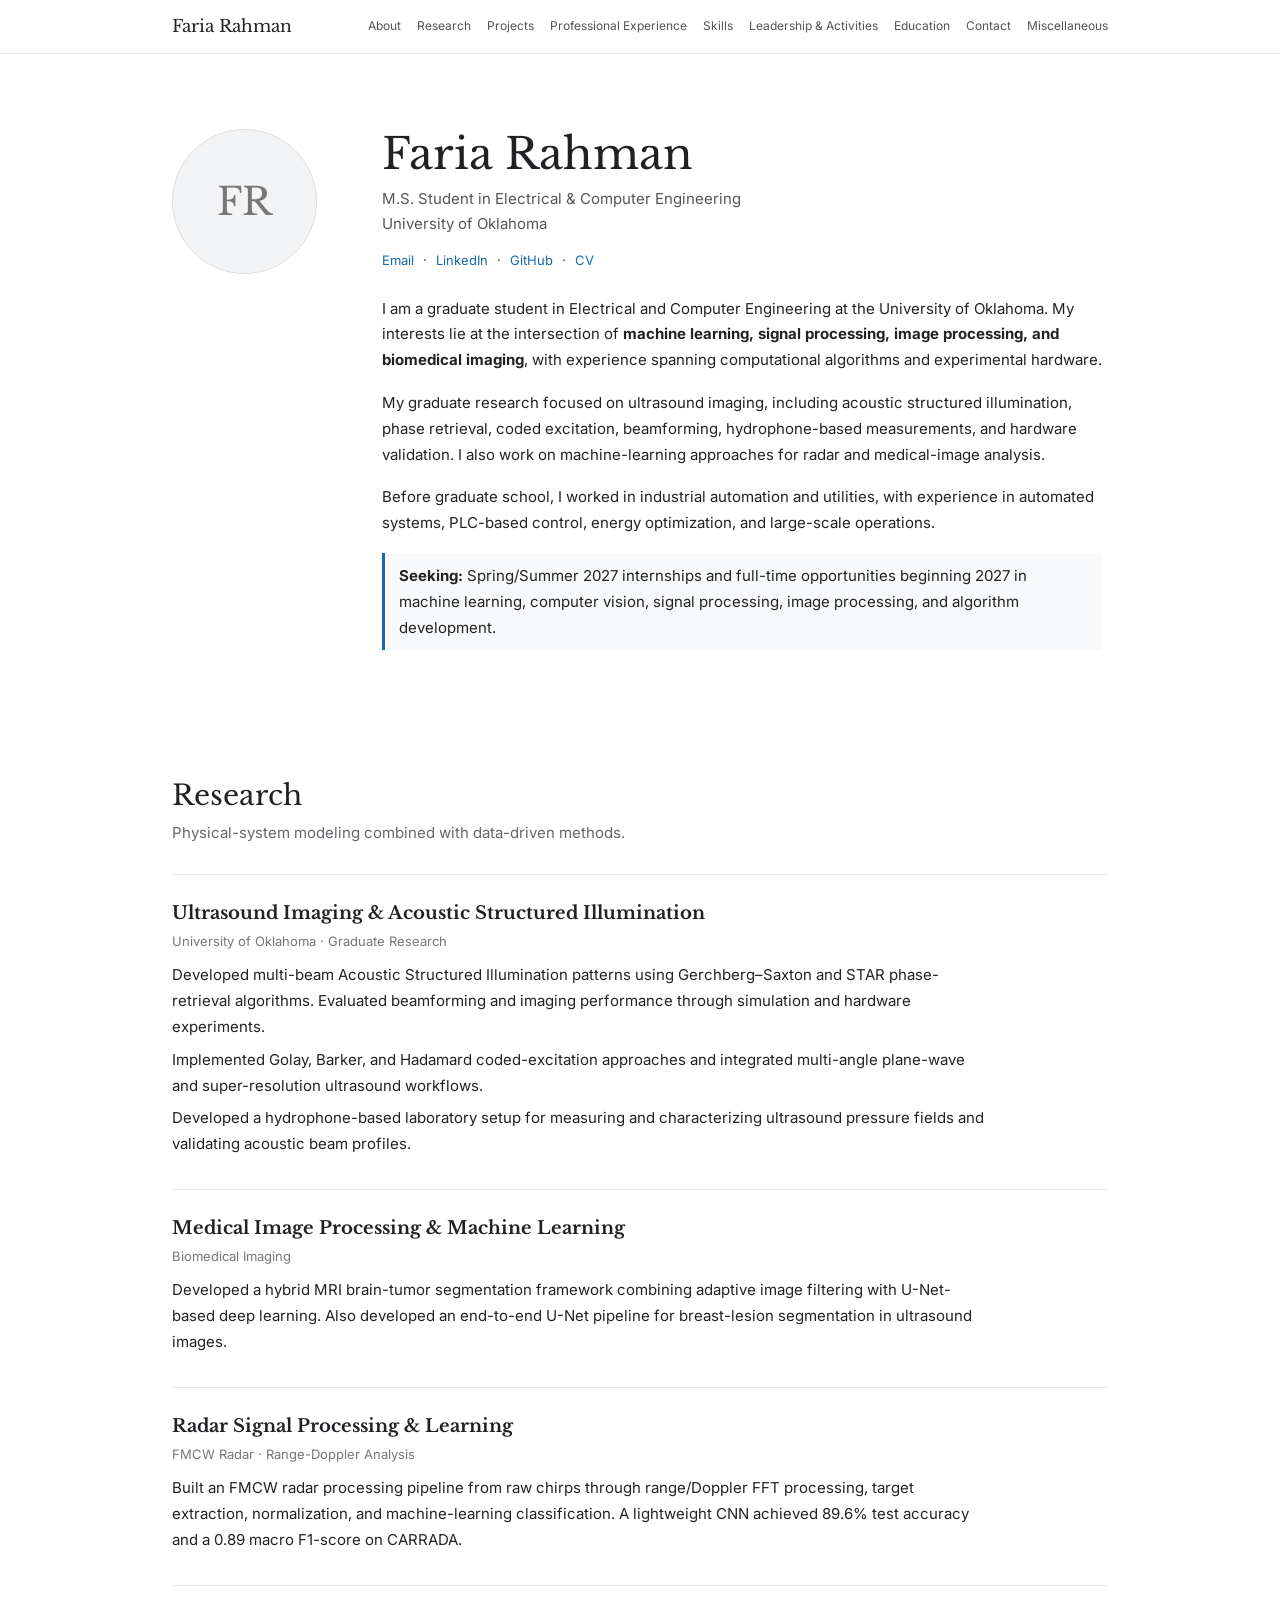
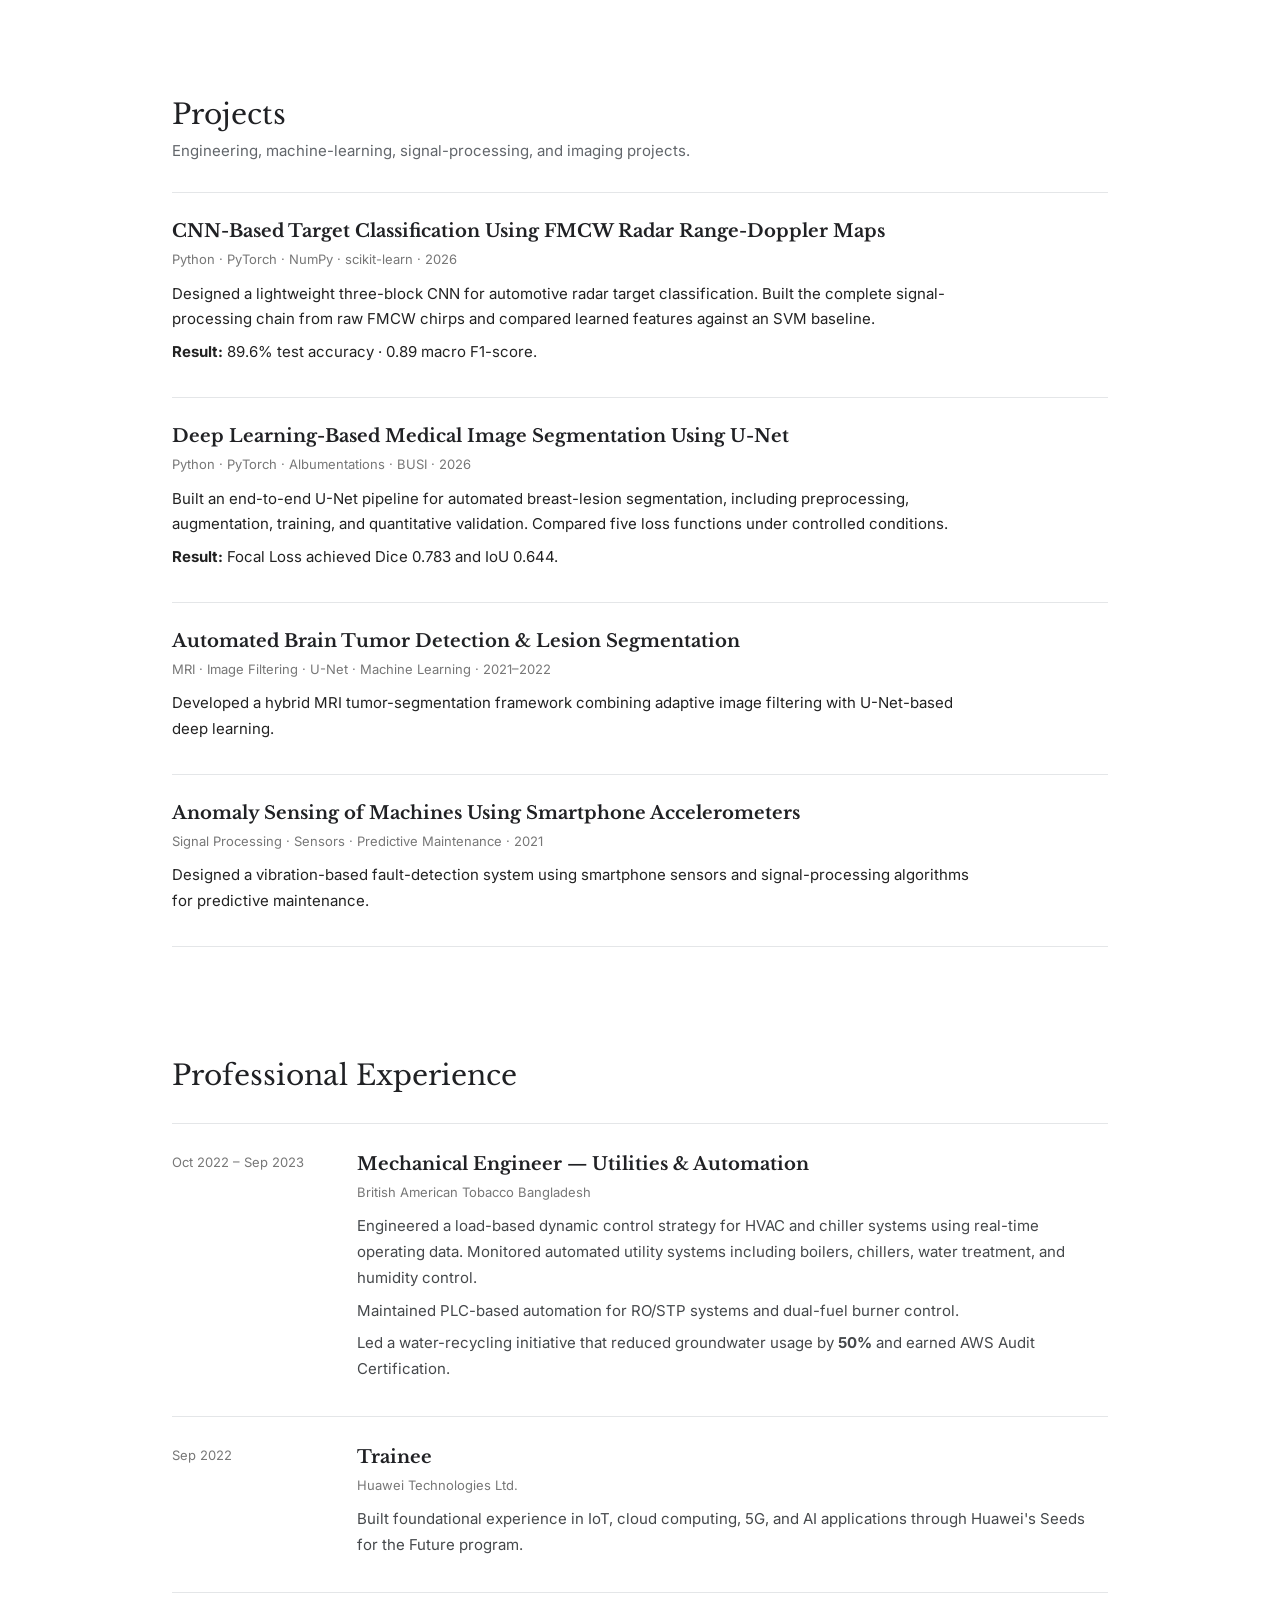
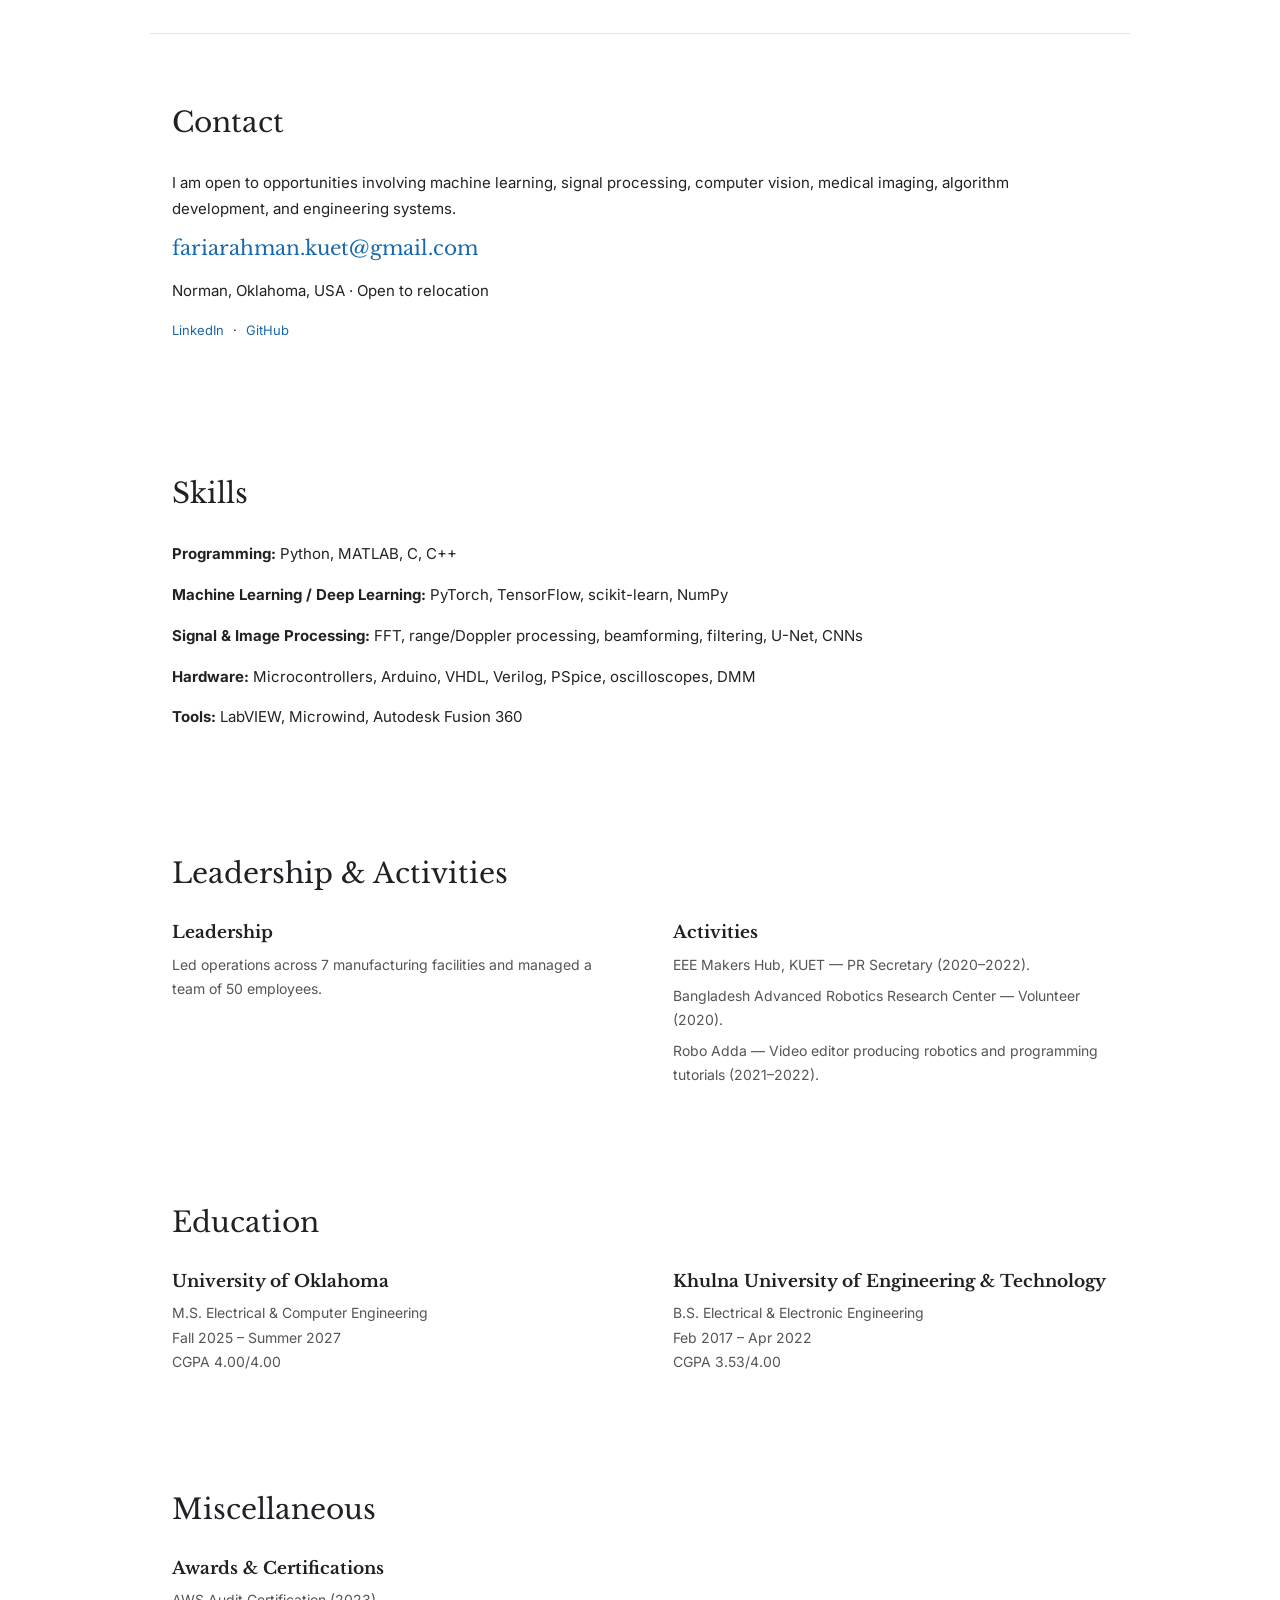
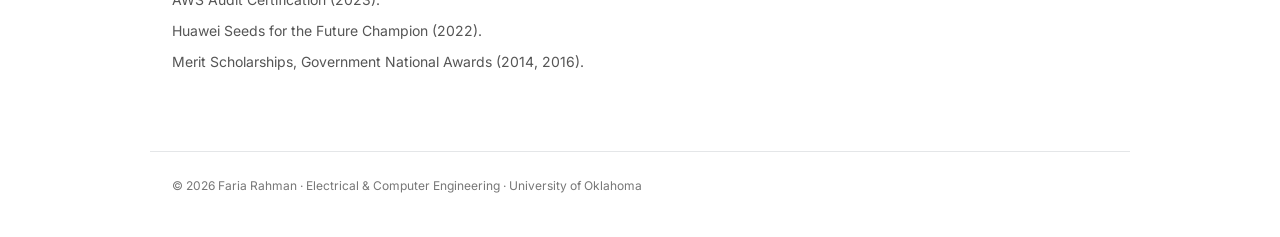
==== index.html @ 8c9257b2 "Add files via upload" ====
<!doctype html>
<html lang="en">
<head>
<meta charset="utf-8">
<meta name="viewport" content="width=device-width,initial-scale=1">
<meta name="description" content="Faria Rahman — Electrical and Computer Engineering">
<title>Faria Rahman</title>
<link rel="preconnect" href="https://fonts.googleapis.com">
<link rel="preconnect" href="https://fonts.gstatic.com" crossorigin>
<link href="https://fonts.googleapis.com/css2?family=Inter:wght@400;500;600&family=Libre+Baskerville:wght@400;700&display=swap" rel="stylesheet">
<link rel="stylesheet" href="style.css">
</head>
<body>

<header>
  <div class="nav">
    <a class="brand" href="#about">Faria Rahman</a>
    <nav>
      <a href="#about">About</a>
      <a href="#research">Research</a>
      <a href="#projects">Projects</a>
      <a href="#experience">Professional Experience</a>
      <a href="#skills">Skills</a>
      <a href="#leadership">Leadership &amp; Activities</a>
      <a href="#education">Education</a>
      <a href="#contact">Contact</a>
      <a href="#miscellaneous">Miscellaneous</a>
    </nav>
  </div>
</header>

<main>
<section id="about" class="hero">
  <aside><div class="portrait">FR</div></aside>
  <div>
    <h1>Faria Rahman</h1>
    <div class="role">M.S. Student in Electrical &amp; Computer Engineering<br>University of Oklahoma</div>
    <div class="links">
      <a href="mailto:fariarahman.kuet@gmail.com">Email</a><span>·</span>
      <a href="#" onclick="return false">LinkedIn</a><span>·</span>
      <a href="#" onclick="return false">GitHub</a><span>·</span>
      <a href="#" onclick="return false">CV</a>
    </div>
    <p>I am a graduate student in Electrical and Computer Engineering at the University of Oklahoma. My interests lie at the intersection of <strong>machine learning, signal processing, image processing, and biomedical imaging</strong>, with experience spanning computational algorithms and experimental hardware.</p>
    <p>My graduate research focused on ultrasound imaging, including acoustic structured illumination, phase retrieval, coded excitation, beamforming, hydrophone-based measurements, and hardware validation. I also work on machine-learning approaches for radar and medical-image analysis.</p>
    <p>Before graduate school, I worked in industrial automation and utilities, with experience in automated systems, PLC-based control, energy optimization, and large-scale operations.</p>
    <p class="availability"><strong>Seeking:</strong> Spring/Summer 2027 internships and full-time opportunities beginning 2027 in machine learning, computer vision, signal processing, image processing, and algorithm development.</p>
  </div>
</section>



<section id="research">
<div class="section-title"><h2>Research</h2><p>Physical-system modeling combined with data-driven methods.</p></div>

<article class="item">
<h3>Ultrasound Imaging &amp; Acoustic Structured Illumination</h3>
<div class="meta">University of Oklahoma · Graduate Research</div>
<p>Developed multi-beam Acoustic Structured Illumination patterns using Gerchberg–Saxton and STAR phase-retrieval algorithms. Evaluated beamforming and imaging performance through simulation and hardware experiments.</p>
<p>Implemented Golay, Barker, and Hadamard coded-excitation approaches and integrated multi-angle plane-wave and super-resolution ultrasound workflows.</p>
<p>Developed a hydrophone-based laboratory setup for measuring and characterizing ultrasound pressure fields and validating acoustic beam profiles.</p>
</article>

<article class="item">
<h3>Medical Image Processing &amp; Machine Learning</h3>
<div class="meta">Biomedical Imaging</div>
<p>Developed a hybrid MRI brain-tumor segmentation framework combining adaptive image filtering with U-Net-based deep learning. Also developed an end-to-end U-Net pipeline for breast-lesion segmentation in ultrasound images.</p>
</article>

<article class="item">
<h3>Radar Signal Processing &amp; Learning</h3>
<div class="meta">FMCW Radar · Range-Doppler Analysis</div>
<p>Built an FMCW radar processing pipeline from raw chirps through range/Doppler FFT processing, target extraction, normalization, and machine-learning classification. A lightweight CNN achieved 89.6% test accuracy and a 0.89 macro F1-score on CARRADA.</p>
</article>
</section>

<section id="projects">
<div class="section-title"><h2>Projects</h2><p>Engineering, machine-learning, signal-processing, and imaging projects.</p></div>

<article class="item">
<h3>CNN-Based Target Classification Using FMCW Radar Range-Doppler Maps</h3>
<div class="meta">Python · PyTorch · NumPy · scikit-learn · 2026</div>
<p>Designed a lightweight three-block CNN for automotive radar target classification. Built the complete signal-processing chain from raw FMCW chirps and compared learned features against an SVM baseline.</p>
<p><strong>Result:</strong> 89.6% test accuracy · 0.89 macro F1-score.</p>
</article>

<article class="item">
<h3>Deep Learning-Based Medical Image Segmentation Using U-Net</h3>
<div class="meta">Python · PyTorch · Albumentations · BUSI · 2026</div>
<p>Built an end-to-end U-Net pipeline for automated breast-lesion segmentation, including preprocessing, augmentation, training, and quantitative validation. Compared five loss functions under controlled conditions.</p>
<p><strong>Result:</strong> Focal Loss achieved Dice 0.783 and IoU 0.644.</p>
</article>

<article class="item">
<h3>Automated Brain Tumor Detection &amp; Lesion Segmentation</h3>
<div class="meta">MRI · Image Filtering · U-Net · Machine Learning · 2021–2022</div>
<p>Developed a hybrid MRI tumor-segmentation framework combining adaptive image filtering with U-Net-based deep learning.</p>
</article>

<article class="item">
<h3>Anomaly Sensing of Machines Using Smartphone Accelerometers</h3>
<div class="meta">Signal Processing · Sensors · Predictive Maintenance · 2021</div>
<p>Designed a vibration-based fault-detection system using smartphone sensors and signal-processing algorithms for predictive maintenance.</p>
</article>
</section>

<section id="experience">
<div class="section-title"><h2>Professional Experience</h2></div>

<article class="experience">
<div class="date">Oct 2022 – Sep 2023</div>
<div>
<h3>Mechanical Engineer — Utilities &amp; Automation</h3>
<div class="meta">British American Tobacco Bangladesh</div>
<p>Engineered a load-based dynamic control strategy for HVAC and chiller systems using real-time operating data. Monitored automated utility systems including boilers, chillers, water treatment, and humidity control.</p>
<p>Maintained PLC-based automation for RO/STP systems and dual-fuel burner control.</p>
<p>Led a water-recycling initiative that reduced groundwater usage by <strong>50%</strong> and earned AWS Audit Certification.</p>
</div>
</article>

<article class="experience">
<div class="date">Sep 2022</div>
<div>
<h3>Trainee</h3>
<div class="meta">Huawei Technologies Ltd.</div>
<p>Built foundational experience in IoT, cloud computing, 5G, and AI applications through Huawei's Seeds for the Future program.</p>
</div>
</article>
</section>

<section id="contact" class="contact">
<div class="section-title"><h2>Contact</h2></div>
<p>I am open to opportunities involving machine learning, signal processing, computer vision, medical imaging, algorithm development, and engineering systems.</p>
<p><a class="email" href="mailto:fariarahman.kuet@gmail.com">fariarahman.kuet@gmail.com</a></p>
<p>Norman, Oklahoma, USA · Open to relocation</p>
<div class="links"><a href="#" onclick="return false">LinkedIn</a><span>·</span><a href="#" onclick="return false">GitHub</a></div>
</section>

<section id="skills">
<div class="section-title"><h2>Skills</h2></div>
<div class="skills-list">
<p><strong>Programming:</strong> Python, MATLAB, C, C++</p>
<p><strong>Machine Learning / Deep Learning:</strong> PyTorch, TensorFlow, scikit-learn, NumPy</p>
<p><strong>Signal &amp; Image Processing:</strong> FFT, range/Doppler processing, beamforming, filtering, U-Net, CNNs</p>
<p><strong>Hardware:</strong> Microcontrollers, Arduino, VHDL, Verilog, PSpice, oscilloscopes, DMM</p>
<p><strong>Tools:</strong> LabVIEW, Microwind, Autodesk Fusion 360</p>
</div>
</section>

<section id="leadership">
<div class="section-title"><h2>Leadership &amp; Activities</h2></div>
<div class="grid">
<div>
<h3>Leadership</h3>
<p>Led operations across 7 manufacturing facilities and managed a team of 50 employees.</p>
</div>
<div>
<h3>Activities</h3>
<p>EEE Makers Hub, KUET — PR Secretary (2020–2022).</p>
<p>Bangladesh Advanced Robotics Research Center — Volunteer (2020).</p>
<p>Robo Adda — Video editor producing robotics and programming tutorials (2021–2022).</p>
</div>
</div>
</section>

<section id="education">
<div class="section-title"><h2>Education</h2></div>
<div class="grid">
<div>
<h3>University of Oklahoma</h3>
<p>M.S. Electrical &amp; Computer Engineering<br>Fall 2025 – Summer 2027<br>CGPA 4.00/4.00</p>
</div>
<div>
<h3>Khulna University of Engineering &amp; Technology</h3>
<p>B.S. Electrical &amp; Electronic Engineering<br>Feb 2017 – Apr 2022<br>CGPA 3.53/4.00</p>
</div>
</div>
</section>

<section id="miscellaneous">
<div class="section-title"><h2>Miscellaneous</h2></div>
<div class="grid">
<div>
<h3>Awards &amp; Certifications</h3>
<p>AWS Audit Certification (2023).</p>
<p>Huawei Seeds for the Future Champion (2022).</p>
<p>Merit Scholarships, Government National Awards (2014, 2016).</p>
</div>
</div>
</section>
</main>

<footer>© 2026 Faria Rahman · Electrical &amp; Computer Engineering · University of Oklahoma</footer>
<script src="script.js"></script>
</body>
</html>
---- style.css ----
*{box-sizing:border-box}
:root{--text:#222;--muted:#62666b;--blue:#1769aa;--line:#e4e6e8;--max:980px}
html{scroll-behavior:smooth}
body{margin:0;color:var(--text);font-family:Inter,Arial,sans-serif;font-size:15px;line-height:1.72}
a{color:var(--blue);text-decoration:none}a:hover{text-decoration:underline}
header{position:sticky;top:0;z-index:10;background:rgba(255,255,255,.96);border-bottom:1px solid var(--line)}
.nav{max-width:var(--max);margin:auto;padding:16px 22px;display:flex;align-items:center;justify-content:space-between;gap:25px}
.brand{font:400 17px "Libre Baskerville",Georgia,serif;color:#222;white-space:nowrap}.brand:hover{text-decoration:none}
nav{display:flex;flex-wrap:wrap;justify-content:flex-end;gap:16px}nav a{font-size:12px;color:#555}
main>section{max-width:var(--max);margin:auto;padding-left:22px;padding-right:22px;padding-top:70px;padding-bottom:40px}
.hero{padding-top:75px;display:grid;grid-template-columns:165px 1fr;gap:45px}
.portrait{width:145px;height:145px;border-radius:50%;background:#f1f3f5;border:1px solid #ddd;display:grid;place-items:center;color:#777;font:400 38px "Libre Baskerville",Georgia,serif}
h1,h2,h3{font-family:"Libre Baskerville",Georgia,serif;font-weight:400;color:#202124}
h1{font-size:43px;line-height:1.2;margin:0 0 5px}h2{font-size:28px;line-height:1.35;margin:0 0 5px}h3{font-size:18px;line-height:1.45;margin:0 0 4px;font-weight:700}
.role{color:#555;margin-bottom:12px}.links{display:flex;gap:9px;align-items:center;flex-wrap:wrap;font-size:13px;margin-bottom:24px}
.hero p{max-width:720px;margin:0 0 17px}.availability{background:#f7f9fb;border-left:3px solid var(--blue);padding:10px 14px}
.news{border-top:1px solid var(--line);padding-top:25px!important}.news h2{font-size:24px}.news ul{padding-left:20px;margin:10px 0}.news li{margin:7px 0}.news li span{display:inline-block;width:55px;color:#777;font-size:13px}
.section-title{margin-bottom:28px}.section-title p{margin:0;color:var(--muted)}
.item{border-top:1px solid var(--line);padding:25px 0}.item:last-child{border-bottom:1px solid var(--line)}
.meta{font-size:13px;color:#777;margin:0 0 10px}.item p{max-width:820px;margin:7px 0}
.experience{display:grid;grid-template-columns:155px 1fr;gap:30px;border-top:1px solid var(--line);padding:27px 0}.experience:last-child{border-bottom:1px solid var(--line)}
.date{font-size:13px;color:#777}.experience p{margin:7px 0;color:#45484b}
.contact{border-top:1px solid var(--line);padding-top:70px}.email{font:400 20px "Libre Baskerville",Georgia,serif}
.grid{display:grid;grid-template-columns:1fr 1fr;gap:36px 65px}.grid p{font-size:14px;color:#555;margin:7px 0}.grid h3{font-size:17px}
footer{max-width:var(--max);margin:30px auto 0;padding:24px 22px 40px;border-top:1px solid var(--line);color:#777;font-size:12px}
@media(max-width:760px){.nav{align-items:flex-start;flex-direction:column;gap:8px}nav{justify-content:flex-start;gap:7px 13px}.hero{grid-template-columns:1fr;padding-top:45px}.portrait{width:120px;height:120px}.hero h1{font-size:35px}.experience{grid-template-columns:1fr;gap:2px}.grid{grid-template-columns:1fr}}
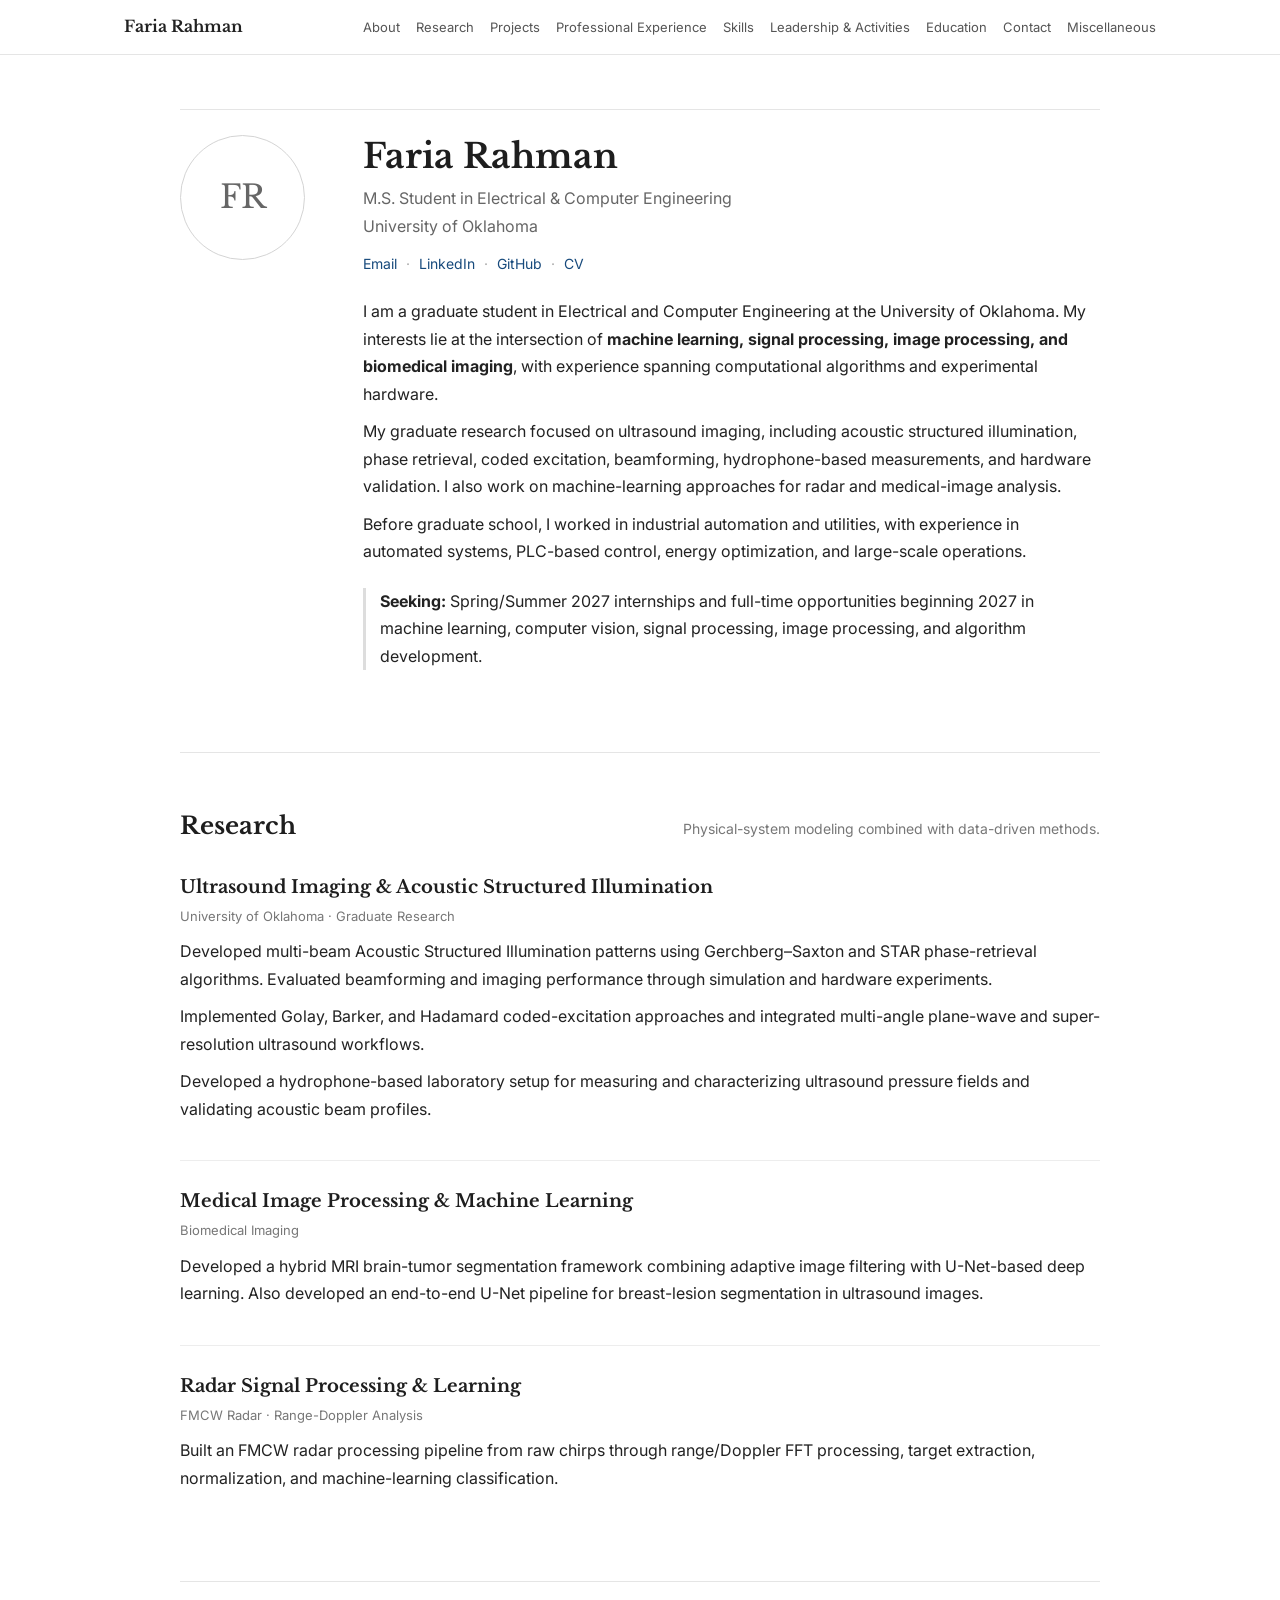
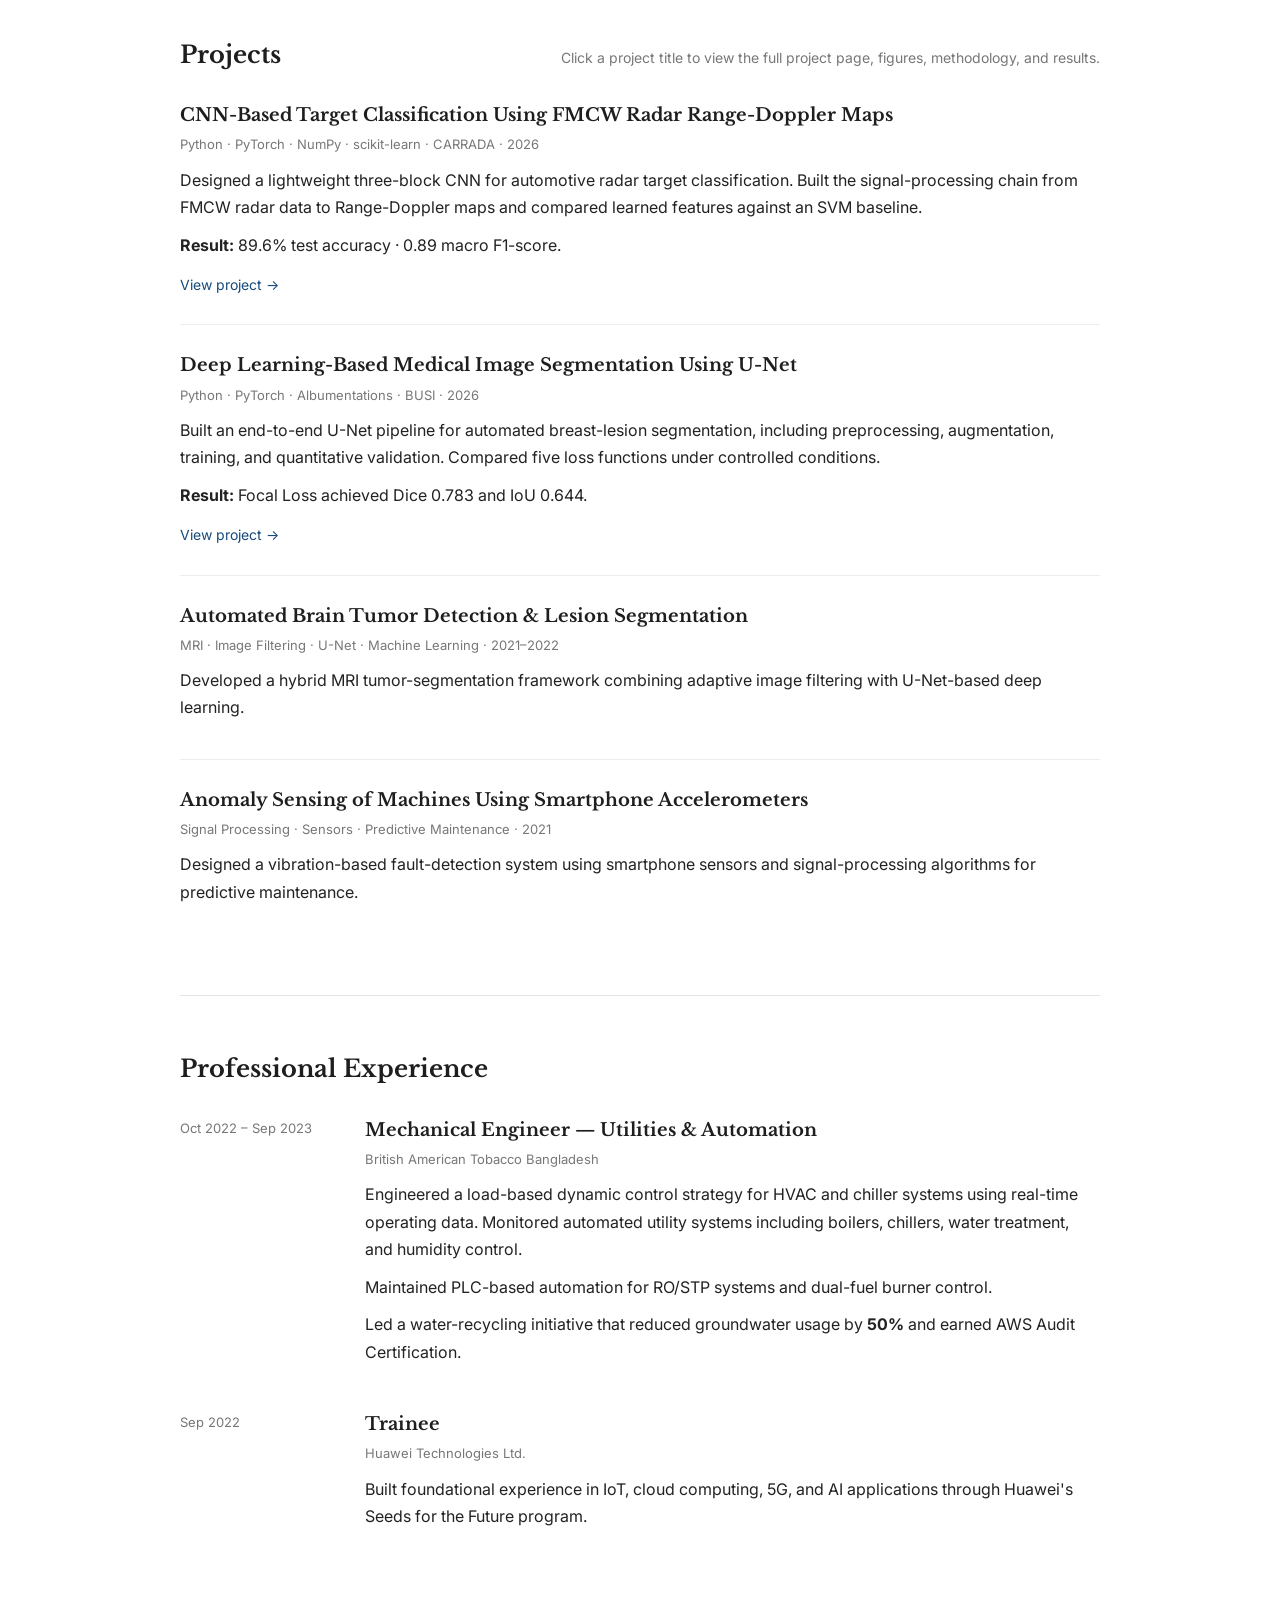
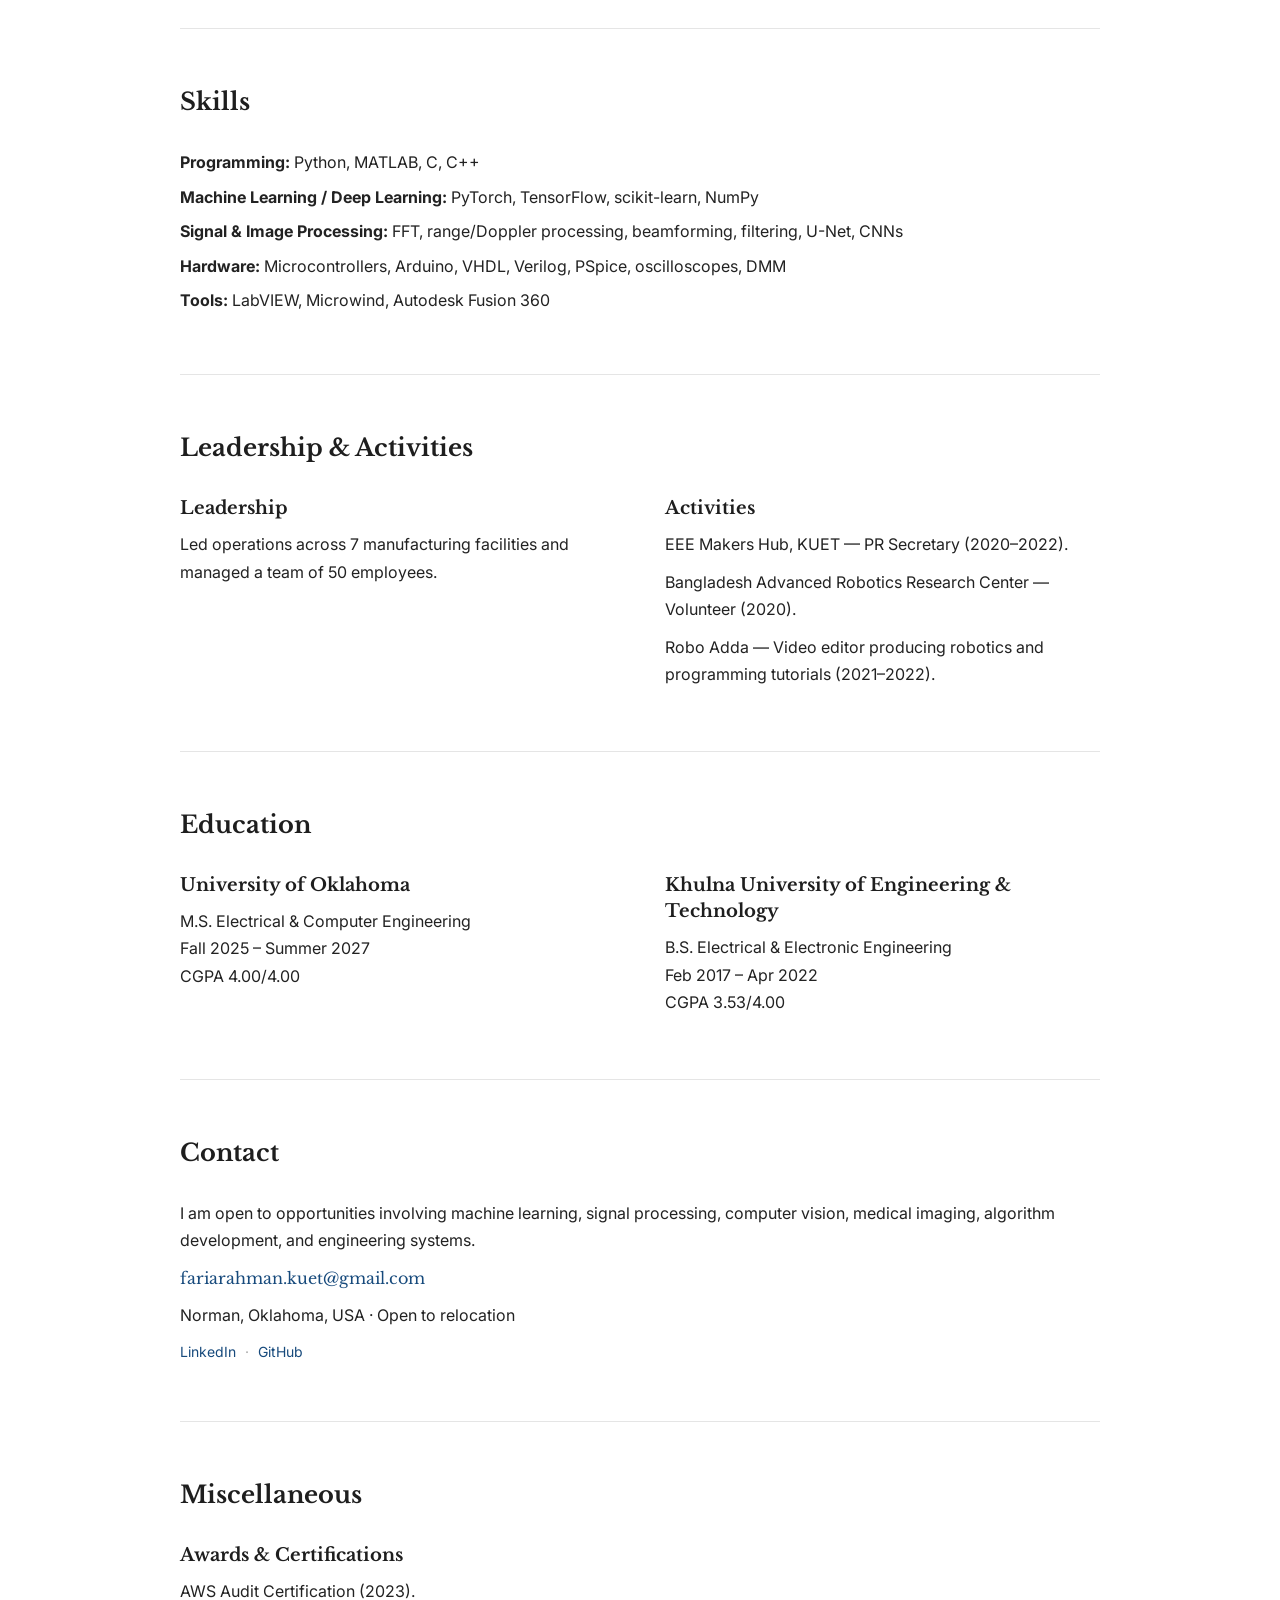
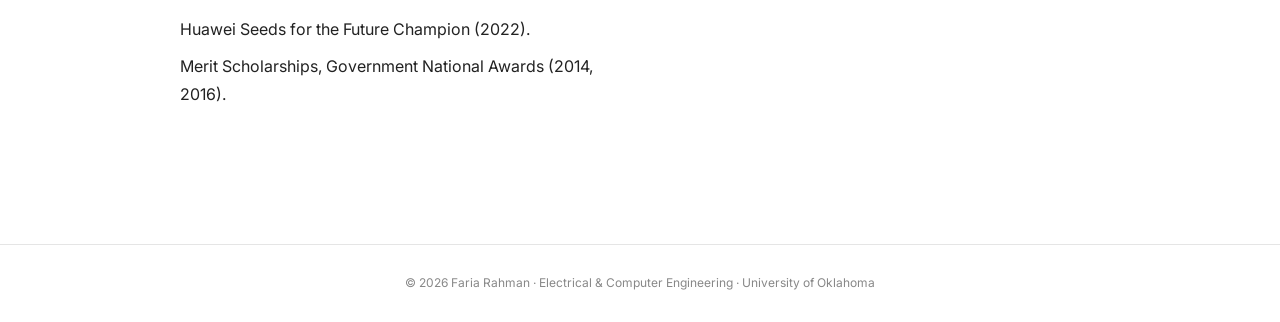
==== commit 8fd6d24d: "Add files via upload" ====
--- a/index.html
+++ b/index.html
@@ -48,11 +48,8 @@
   </div>
 </section>
 
-
-
 <section id="research">
 <div class="section-title"><h2>Research</h2><p>Physical-system modeling combined with data-driven methods.</p></div>
-
 <article class="item">
 <h3>Ultrasound Imaging &amp; Acoustic Structured Illumination</h3>
 <div class="meta">University of Oklahoma · Graduate Research</div>
@@ -60,35 +57,35 @@
 <p>Implemented Golay, Barker, and Hadamard coded-excitation approaches and integrated multi-angle plane-wave and super-resolution ultrasound workflows.</p>
 <p>Developed a hydrophone-based laboratory setup for measuring and characterizing ultrasound pressure fields and validating acoustic beam profiles.</p>
 </article>
-
 <article class="item">
 <h3>Medical Image Processing &amp; Machine Learning</h3>
 <div class="meta">Biomedical Imaging</div>
 <p>Developed a hybrid MRI brain-tumor segmentation framework combining adaptive image filtering with U-Net-based deep learning. Also developed an end-to-end U-Net pipeline for breast-lesion segmentation in ultrasound images.</p>
 </article>
-
 <article class="item">
 <h3>Radar Signal Processing &amp; Learning</h3>
 <div class="meta">FMCW Radar · Range-Doppler Analysis</div>
-<p>Built an FMCW radar processing pipeline from raw chirps through range/Doppler FFT processing, target extraction, normalization, and machine-learning classification. A lightweight CNN achieved 89.6% test accuracy and a 0.89 macro F1-score on CARRADA.</p>
+<p>Built an FMCW radar processing pipeline from raw chirps through range/Doppler FFT processing, target extraction, normalization, and machine-learning classification.</p>
 </article>
 </section>
 
 <section id="projects">
-<div class="section-title"><h2>Projects</h2><p>Engineering, machine-learning, signal-processing, and imaging projects.</p></div>
+<div class="section-title"><h2>Projects</h2><p>Click a project title to view the full project page, figures, methodology, and results.</p></div>
 
-<article class="item">
-<h3>CNN-Based Target Classification Using FMCW Radar Range-Doppler Maps</h3>
-<div class="meta">Python · PyTorch · NumPy · scikit-learn · 2026</div>
-<p>Designed a lightweight three-block CNN for automotive radar target classification. Built the complete signal-processing chain from raw FMCW chirps and compared learned features against an SVM baseline.</p>
+<article class="item project-card">
+<h3><a class="project-title" href="projects/radar-cnn/">CNN-Based Target Classification Using FMCW Radar Range-Doppler Maps</a></h3>
+<div class="meta">Python · PyTorch · NumPy · scikit-learn · CARRADA · 2026</div>
+<p>Designed a lightweight three-block CNN for automotive radar target classification. Built the signal-processing chain from FMCW radar data to Range-Doppler maps and compared learned features against an SVM baseline.</p>
 <p><strong>Result:</strong> 89.6% test accuracy · 0.89 macro F1-score.</p>
+<div class="project-link"><a href="projects/radar-cnn/">View project →</a></div>
 </article>
 
-<article class="item">
-<h3>Deep Learning-Based Medical Image Segmentation Using U-Net</h3>
+<article class="item project-card">
+<h3><a class="project-title" href="projects/unet-segmentation/">Deep Learning-Based Medical Image Segmentation Using U-Net</a></h3>
 <div class="meta">Python · PyTorch · Albumentations · BUSI · 2026</div>
 <p>Built an end-to-end U-Net pipeline for automated breast-lesion segmentation, including preprocessing, augmentation, training, and quantitative validation. Compared five loss functions under controlled conditions.</p>
 <p><strong>Result:</strong> Focal Loss achieved Dice 0.783 and IoU 0.644.</p>
+<div class="project-link"><a href="projects/unet-segmentation/">View project →</a></div>
 </article>
 
 <article class="item">
@@ -106,7 +103,6 @@
 
 <section id="experience">
 <div class="section-title"><h2>Professional Experience</h2></div>
-
 <article class="experience">
 <div class="date">Oct 2022 – Sep 2023</div>
 <div>
@@ -117,7 +113,6 @@
 <p>Led a water-recycling initiative that reduced groundwater usage by <strong>50%</strong> and earned AWS Audit Certification.</p>
 </div>
 </article>
-
 <article class="experience">
 <div class="date">Sep 2022</div>
 <div>
@@ -126,14 +121,6 @@
 <p>Built foundational experience in IoT, cloud computing, 5G, and AI applications through Huawei's Seeds for the Future program.</p>
 </div>
 </article>
-</section>
-
-<section id="contact" class="contact">
-<div class="section-title"><h2>Contact</h2></div>
-<p>I am open to opportunities involving machine learning, signal processing, computer vision, medical imaging, algorithm development, and engineering systems.</p>
-<p><a class="email" href="mailto:fariarahman.kuet@gmail.com">fariarahman.kuet@gmail.com</a></p>
-<p>Norman, Oklahoma, USA · Open to relocation</p>
-<div class="links"><a href="#" onclick="return false">LinkedIn</a><span>·</span><a href="#" onclick="return false">GitHub</a></div>
 </section>
 
 <section id="skills">
@@ -177,6 +164,14 @@
 </div>
 </section>
 
+<section id="contact" class="contact">
+<div class="section-title"><h2>Contact</h2></div>
+<p>I am open to opportunities involving machine learning, signal processing, computer vision, medical imaging, algorithm development, and engineering systems.</p>
+<p><a class="email" href="mailto:fariarahman.kuet@gmail.com">fariarahman.kuet@gmail.com</a></p>
+<p>Norman, Oklahoma, USA · Open to relocation</p>
+<div class="links"><a href="#" onclick="return false">LinkedIn</a><span>·</span><a href="#" onclick="return false">GitHub</a></div>
+</section>
+
 <section id="miscellaneous">
 <div class="section-title"><h2>Miscellaneous</h2></div>
 <div class="grid">
@@ -193,4 +188,4 @@
 <footer>© 2026 Faria Rahman · Electrical &amp; Computer Engineering · University of Oklahoma</footer>
 <script src="script.js"></script>
 </body>
-</html>+</html>
--- a/style.css
+++ b/style.css
@@ -1,26 +1,77 @@
 *{box-sizing:border-box}
-:root{--text:#222;--muted:#62666b;--blue:#1769aa;--line:#e4e6e8;--max:980px}
 html{scroll-behavior:smooth}
-body{margin:0;color:var(--text);font-family:Inter,Arial,sans-serif;font-size:15px;line-height:1.72}
-a{color:var(--blue);text-decoration:none}a:hover{text-decoration:underline}
-header{position:sticky;top:0;z-index:10;background:rgba(255,255,255,.96);border-bottom:1px solid var(--line)}
-.nav{max-width:var(--max);margin:auto;padding:16px 22px;display:flex;align-items:center;justify-content:space-between;gap:25px}
-.brand{font:400 17px "Libre Baskerville",Georgia,serif;color:#222;white-space:nowrap}.brand:hover{text-decoration:none}
-nav{display:flex;flex-wrap:wrap;justify-content:flex-end;gap:16px}nav a{font-size:12px;color:#555}
-main>section{max-width:var(--max);margin:auto;padding-left:22px;padding-right:22px;padding-top:70px;padding-bottom:40px}
-.hero{padding-top:75px;display:grid;grid-template-columns:165px 1fr;gap:45px}
-.portrait{width:145px;height:145px;border-radius:50%;background:#f1f3f5;border:1px solid #ddd;display:grid;place-items:center;color:#777;font:400 38px "Libre Baskerville",Georgia,serif}
-h1,h2,h3{font-family:"Libre Baskerville",Georgia,serif;font-weight:400;color:#202124}
-h1{font-size:43px;line-height:1.2;margin:0 0 5px}h2{font-size:28px;line-height:1.35;margin:0 0 5px}h3{font-size:18px;line-height:1.45;margin:0 0 4px;font-weight:700}
-.role{color:#555;margin-bottom:12px}.links{display:flex;gap:9px;align-items:center;flex-wrap:wrap;font-size:13px;margin-bottom:24px}
-.hero p{max-width:720px;margin:0 0 17px}.availability{background:#f7f9fb;border-left:3px solid var(--blue);padding:10px 14px}
-.news{border-top:1px solid var(--line);padding-top:25px!important}.news h2{font-size:24px}.news ul{padding-left:20px;margin:10px 0}.news li{margin:7px 0}.news li span{display:inline-block;width:55px;color:#777;font-size:13px}
-.section-title{margin-bottom:28px}.section-title p{margin:0;color:var(--muted)}
-.item{border-top:1px solid var(--line);padding:25px 0}.item:last-child{border-bottom:1px solid var(--line)}
-.meta{font-size:13px;color:#777;margin:0 0 10px}.item p{max-width:820px;margin:7px 0}
-.experience{display:grid;grid-template-columns:155px 1fr;gap:30px;border-top:1px solid var(--line);padding:27px 0}.experience:last-child{border-bottom:1px solid var(--line)}
-.date{font-size:13px;color:#777}.experience p{margin:7px 0;color:#45484b}
-.contact{border-top:1px solid var(--line);padding-top:70px}.email{font:400 20px "Libre Baskerville",Georgia,serif}
-.grid{display:grid;grid-template-columns:1fr 1fr;gap:36px 65px}.grid p{font-size:14px;color:#555;margin:7px 0}.grid h3{font-size:17px}
-footer{max-width:var(--max);margin:30px auto 0;padding:24px 22px 40px;border-top:1px solid var(--line);color:#777;font-size:12px}
-@media(max-width:760px){.nav{align-items:flex-start;flex-direction:column;gap:8px}nav{justify-content:flex-start;gap:7px 13px}.hero{grid-template-columns:1fr;padding-top:45px}.portrait{width:120px;height:120px}.hero h1{font-size:35px}.experience{grid-template-columns:1fr;gap:2px}.grid{grid-template-columns:1fr}}
+body{margin:0;background:#fff;color:#222;font-family:Inter,Arial,sans-serif;font-size:16px;line-height:1.72}
+a{color:#174a7c;text-decoration:none}
+a:hover{text-decoration:underline}
+header{position:sticky;top:0;z-index:10;background:rgba(255,255,255,.97);border-bottom:1px solid #e5e5e5}
+.nav{max-width:1080px;margin:0 auto;padding:13px 24px;display:flex;align-items:center;gap:28px}
+.brand{font-family:"Libre Baskerville",Georgia,serif;color:#222;font-weight:700;white-space:nowrap}
+nav{display:flex;gap:16px;flex-wrap:wrap;justify-content:flex-end;flex:1}
+nav a{font-size:13px;color:#555}
+nav a:hover{color:#174a7c;text-decoration:none}
+main{max-width:980px;margin:0 auto;padding:54px 30px}
+.hero{display:grid;grid-template-columns:145px 1fr;gap:38px;padding:25px 0 72px}
+.portrait{width:125px;height:125px;border:1px solid #d4d4d4;border-radius:50%;display:grid;place-items:center;font-family:"Libre Baskerville",Georgia,serif;font-size:32px;color:#666}
+h1,h2,h3{font-family:"Libre Baskerville",Georgia,serif;color:#1e1e1e}
+h1{font-size:34px;line-height:1.25;margin:0 0 8px}
+h2{font-size:24px;margin:0}
+h3{font-size:18px;line-height:1.45;margin:0 0 5px}
+.role{color:#666;margin-bottom:12px}
+.links{display:flex;gap:9px;align-items:center;margin:9px 0 22px;font-size:14px}
+.links span{color:#aaa}
+p{margin:10px 0}
+.availability{border-left:3px solid #ddd;padding-left:14px;margin-top:22px}
+section{padding:52px 0;border-top:1px solid #e5e5e5;scroll-margin-top:80px}
+.section-title{display:flex;align-items:baseline;justify-content:space-between;gap:20px;margin-bottom:27px}
+.section-title p{color:#777;font-size:14px;margin:0}
+.item{padding:0 0 27px;margin-bottom:27px;border-bottom:1px solid #ededed}
+.item:last-child{border-bottom:0;margin-bottom:0}
+.meta{color:#777;font-size:13px;margin:2px 0 11px}
+.project-title{color:#1e1e1e}
+.project-title:hover{color:#174a7c}
+.project-card{position:relative}
+.project-link{font-size:14px;margin-top:14px}
+.experience{display:grid;grid-template-columns:160px 1fr;gap:25px;margin-bottom:35px}
+.date{font-size:13px;color:#777}
+.grid{display:grid;grid-template-columns:1fr 1fr;gap:50px}
+.skills-list p{margin:7px 0}
+.contact{padding-bottom:35px}
+.email{font-family:"Libre Baskerville",Georgia,serif}
+footer{border-top:1px solid #e5e5e5;text-align:center;color:#888;font-size:12px;padding:28px 20px;margin-top:20px}
+
+.project-page{max-width:1000px}
+.back-link{font-size:14px;display:inline-block;margin-bottom:30px}
+.project-header{padding:25px 0 45px}
+.project-header h1{max-width:900px}
+.project-subtitle{font-size:17px;color:#666;max-width:850px}
+.stat-row{display:flex;flex-wrap:wrap;gap:12px;margin:25px 0}
+.stat{border-top:2px solid #222;padding:9px 20px 0 0;min-width:150px}
+.stat strong{display:block;font-family:"Libre Baskerville",Georgia,serif;font-size:21px}
+.stat span{font-size:12px;color:#777}
+.project-section{padding:38px 0;border-top:1px solid #e5e5e5}
+.project-section h2{margin-bottom:18px}
+.figure{margin:28px 0 36px}
+.figure img{display:block;max-width:100%;height:auto;border:1px solid #ddd}
+.figure figcaption{font-size:13px;color:#666;margin-top:9px;line-height:1.55}
+.figure-grid{display:grid;grid-template-columns:1fr 1fr;gap:28px}
+.figure-grid .figure{margin:0}
+.two-col{display:grid;grid-template-columns:1fr 1fr;gap:50px}
+ul{padding-left:23px}
+.report-link{display:inline-block;border:1px solid #ccc;padding:8px 13px;font-size:14px}
+.report-link:hover{background:#f7f7f7;text-decoration:none}
+.small-note{font-size:13px;color:#777}
+
+@media(max-width:850px){
+  .nav{align-items:flex-start;flex-direction:column;gap:8px}
+  nav{justify-content:flex-start}
+  .hero{grid-template-columns:1fr}
+  .section-title{display:block}
+  .section-title p{margin-top:7px}
+}
+@media(max-width:650px){
+  main{padding:38px 20px}
+  h1{font-size:28px}
+  .grid,.two-col,.figure-grid{grid-template-columns:1fr}
+  .experience{grid-template-columns:1fr;gap:3px}
+  .stat-row{display:grid;grid-template-columns:1fr 1fr}
+}
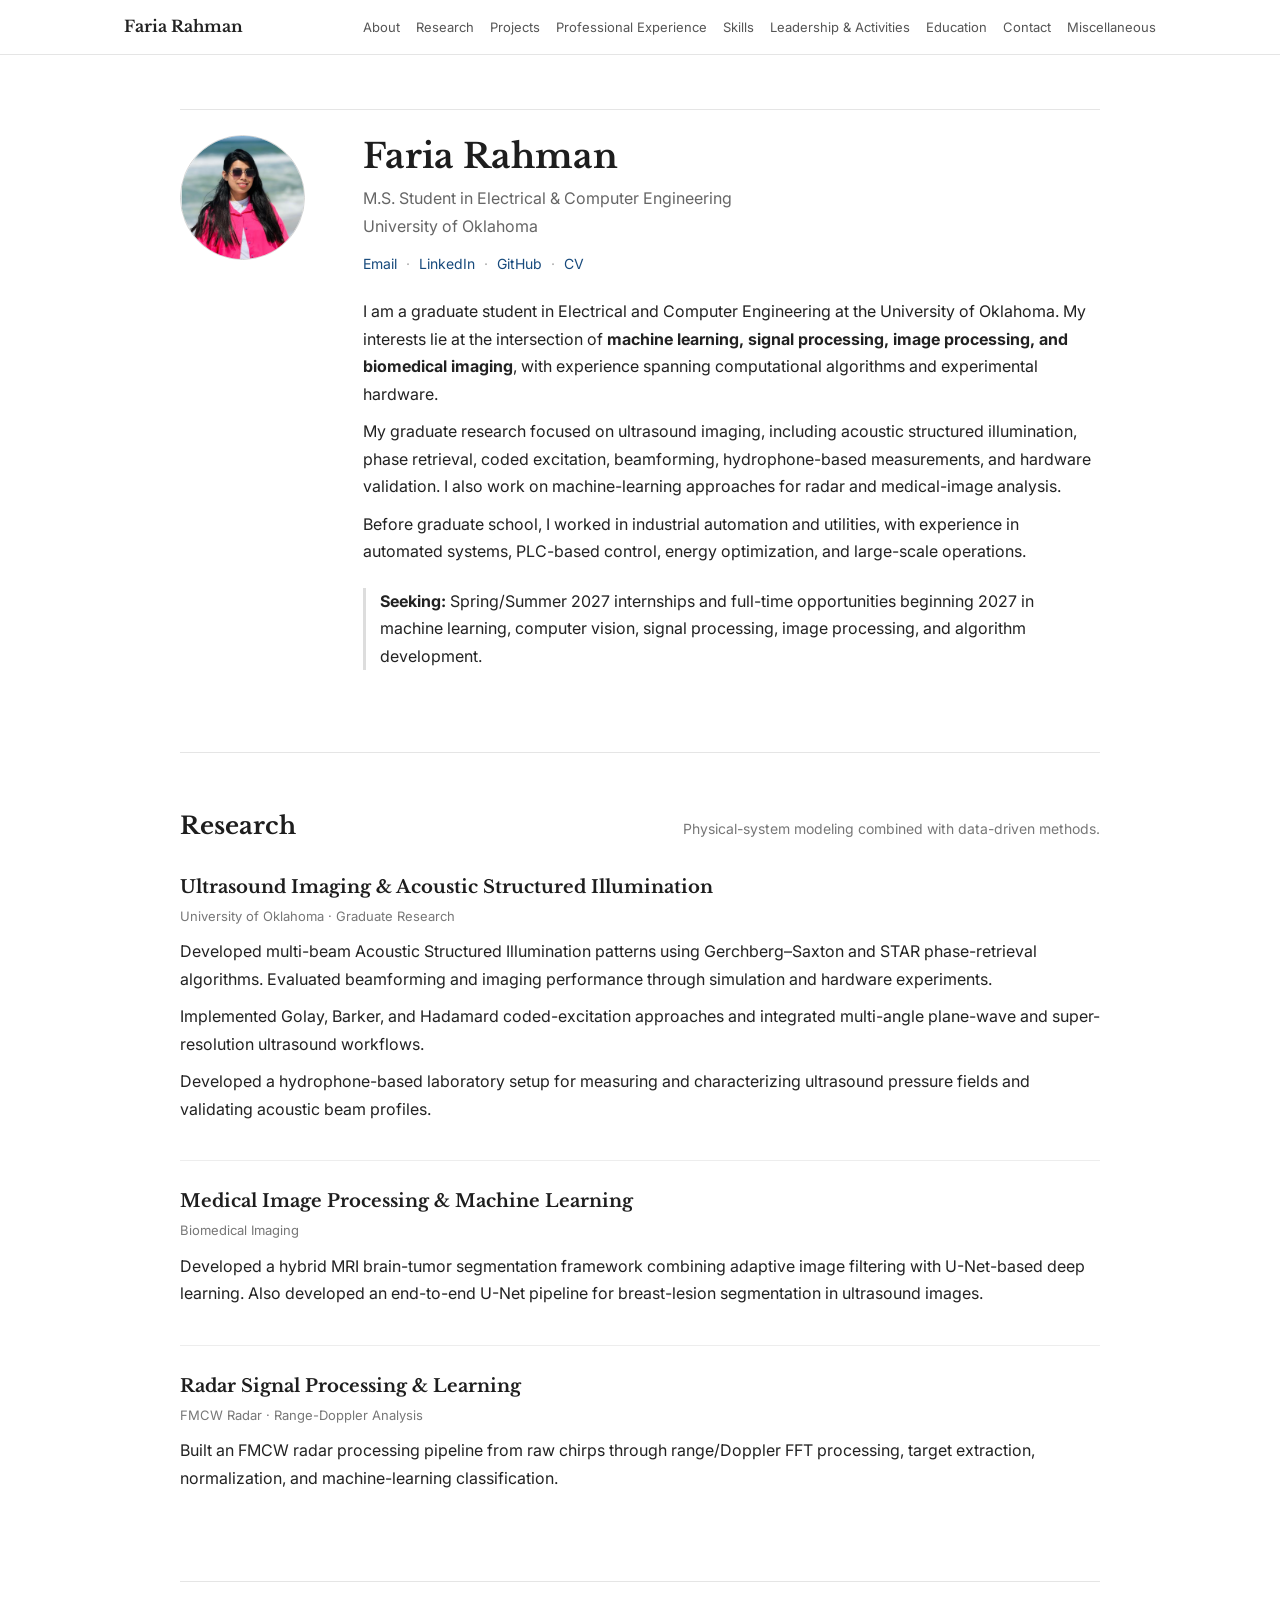
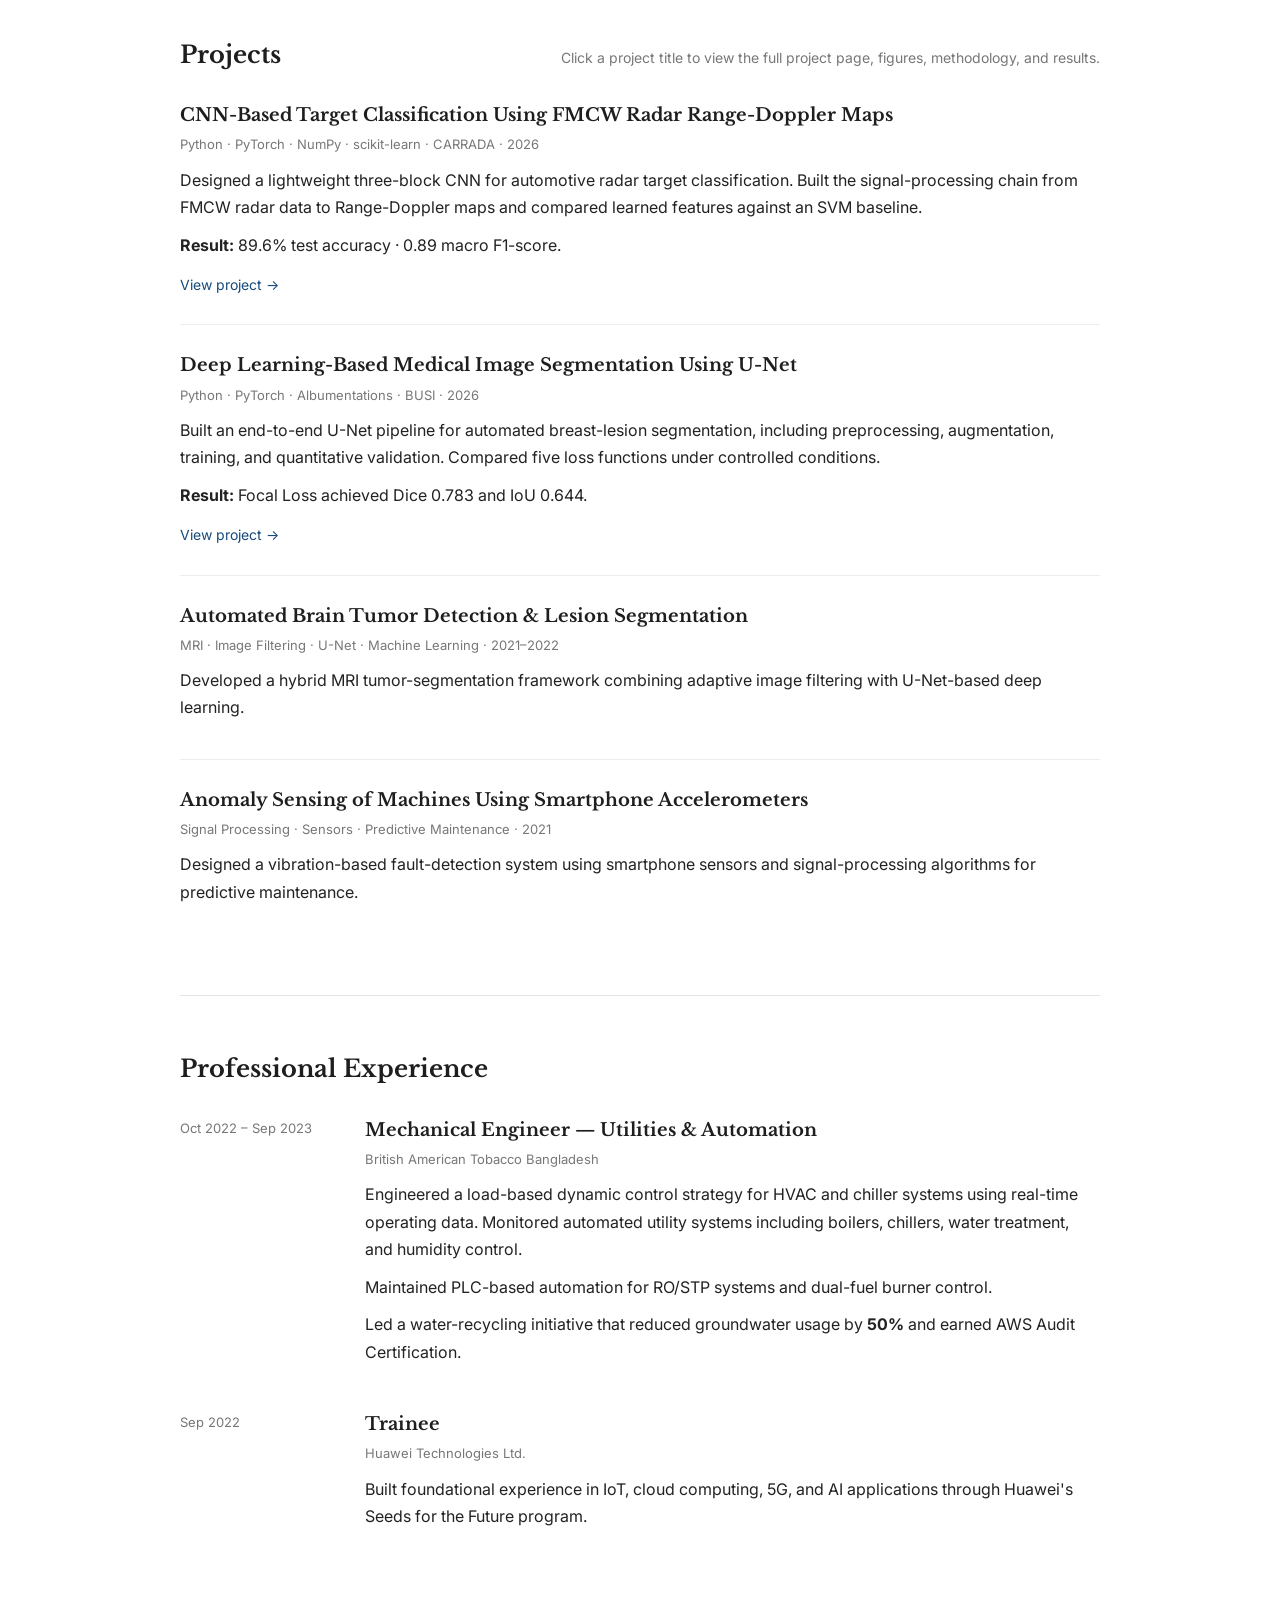
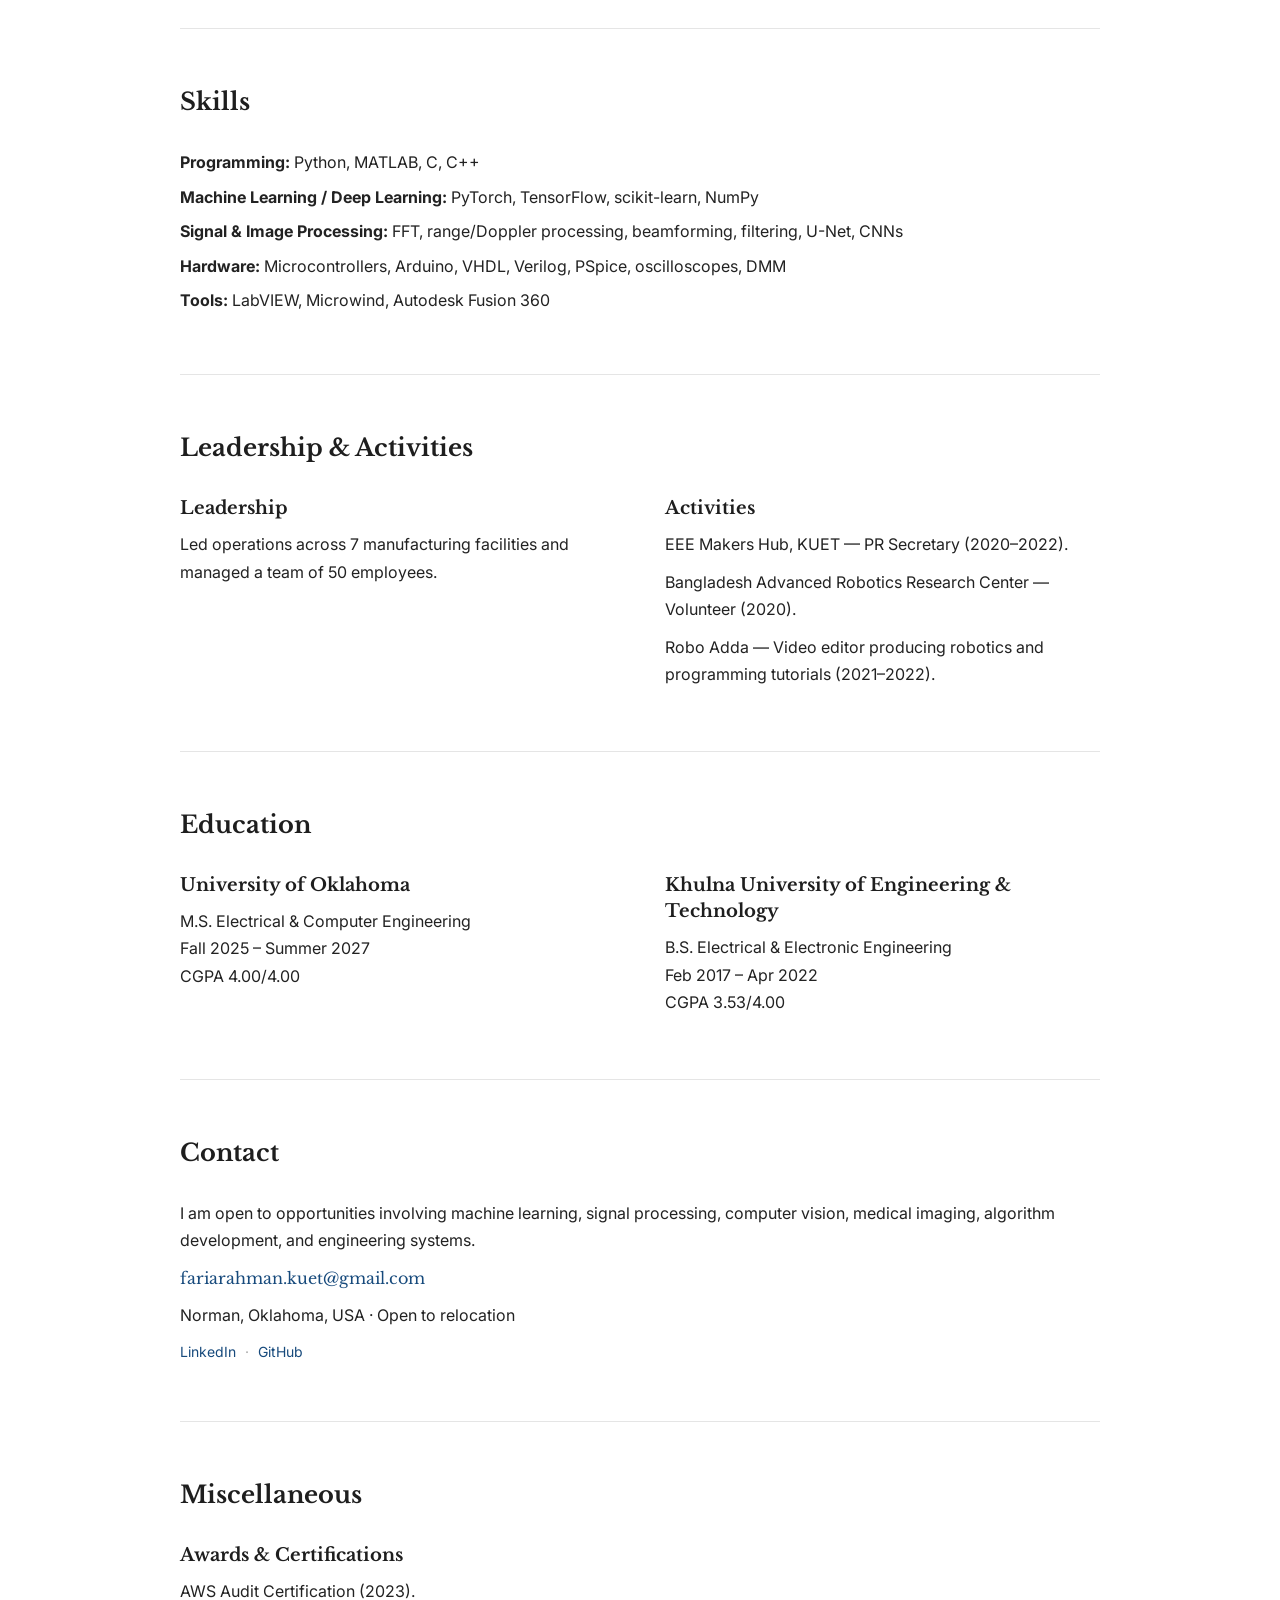
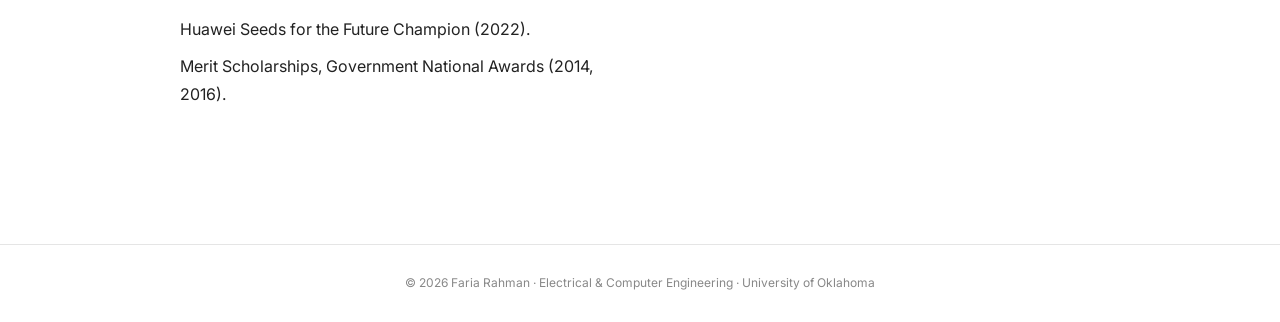
==== commit 1422569a: "Add image to portrait section in about section" ====
--- a/index.html
+++ b/index.html
@@ -31,7 +31,11 @@
 
 <main>
 <section id="about" class="hero">
-  <aside><div class="portrait">FR</div></aside>
+  <aside>
+  <div class="portrait">
+    <img src="ss.png" alt="Faria Rahman" style="width: 100%; height: 100%; object-fit: cover; border-radius: 50%;">
+  </div>
+</aside>
   <div>
     <h1>Faria Rahman</h1>
     <div class="role">M.S. Student in Electrical &amp; Computer Engineering<br>University of Oklahoma</div>
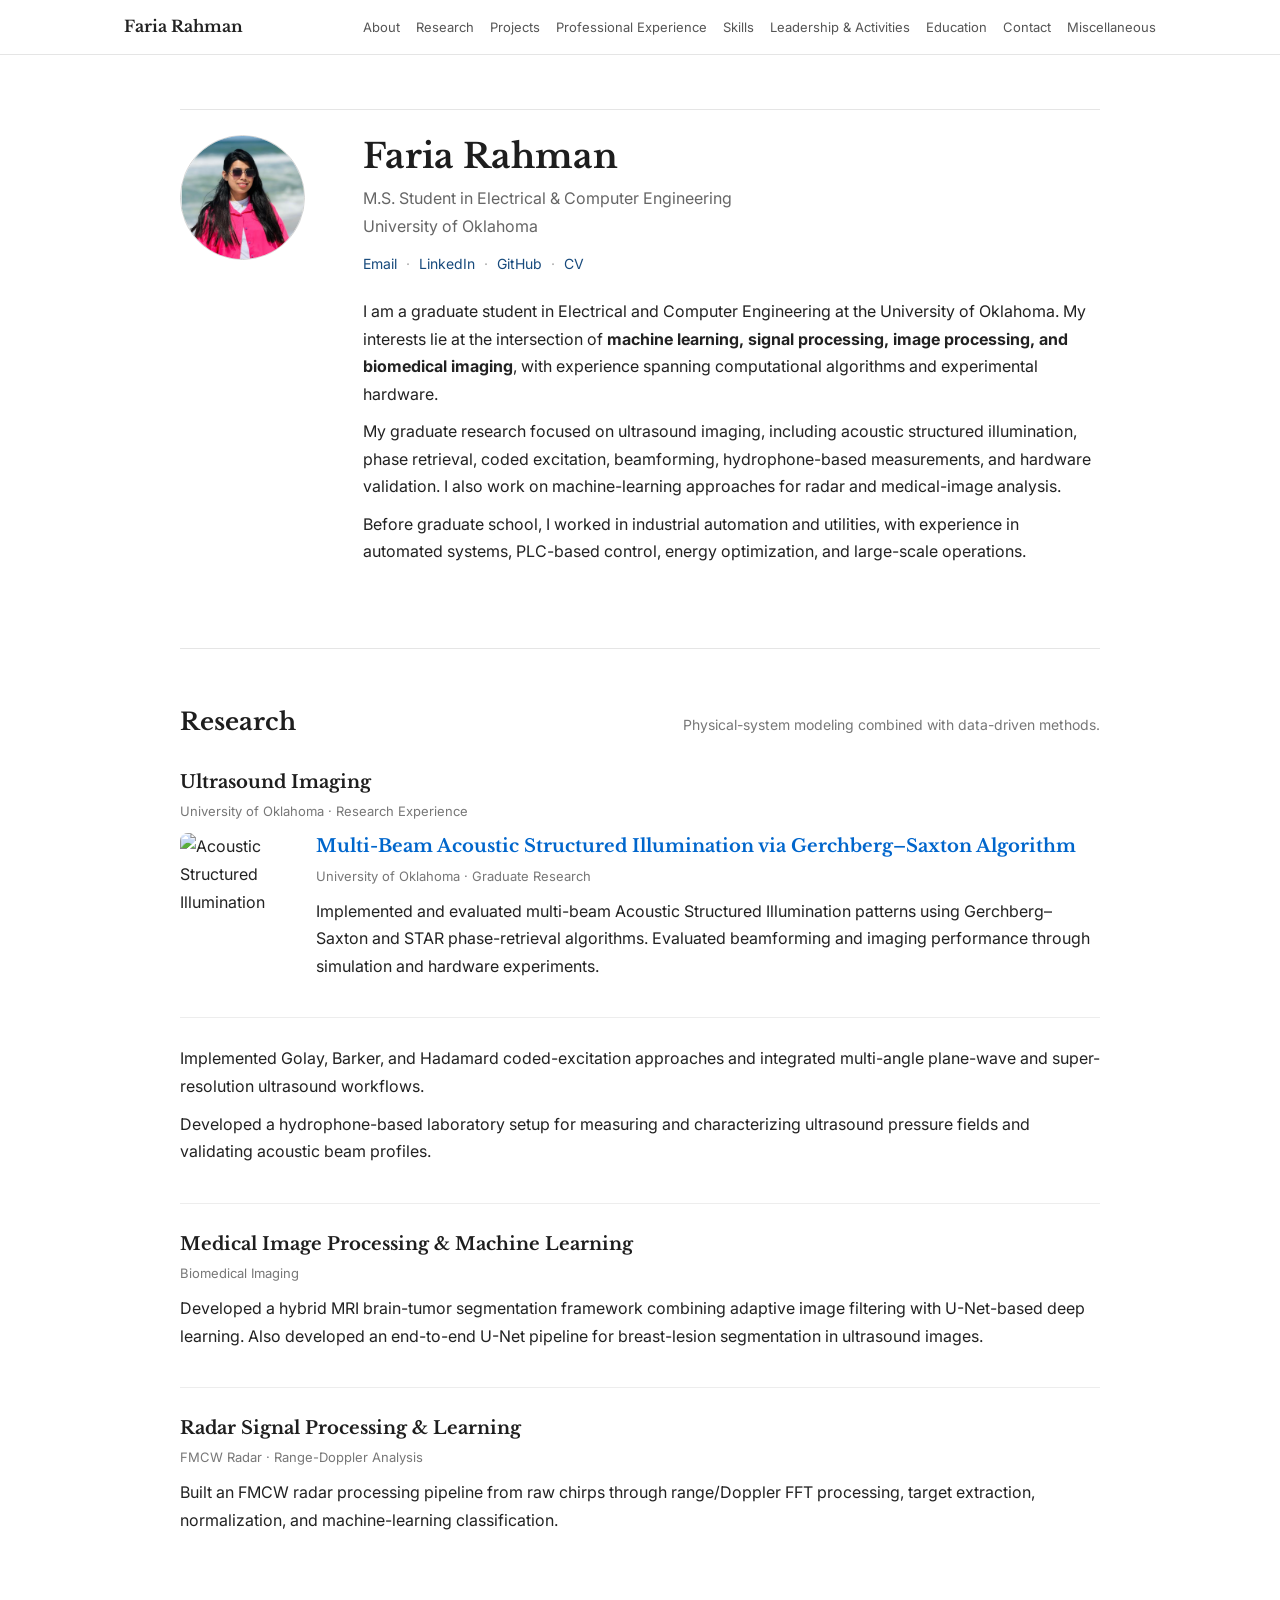
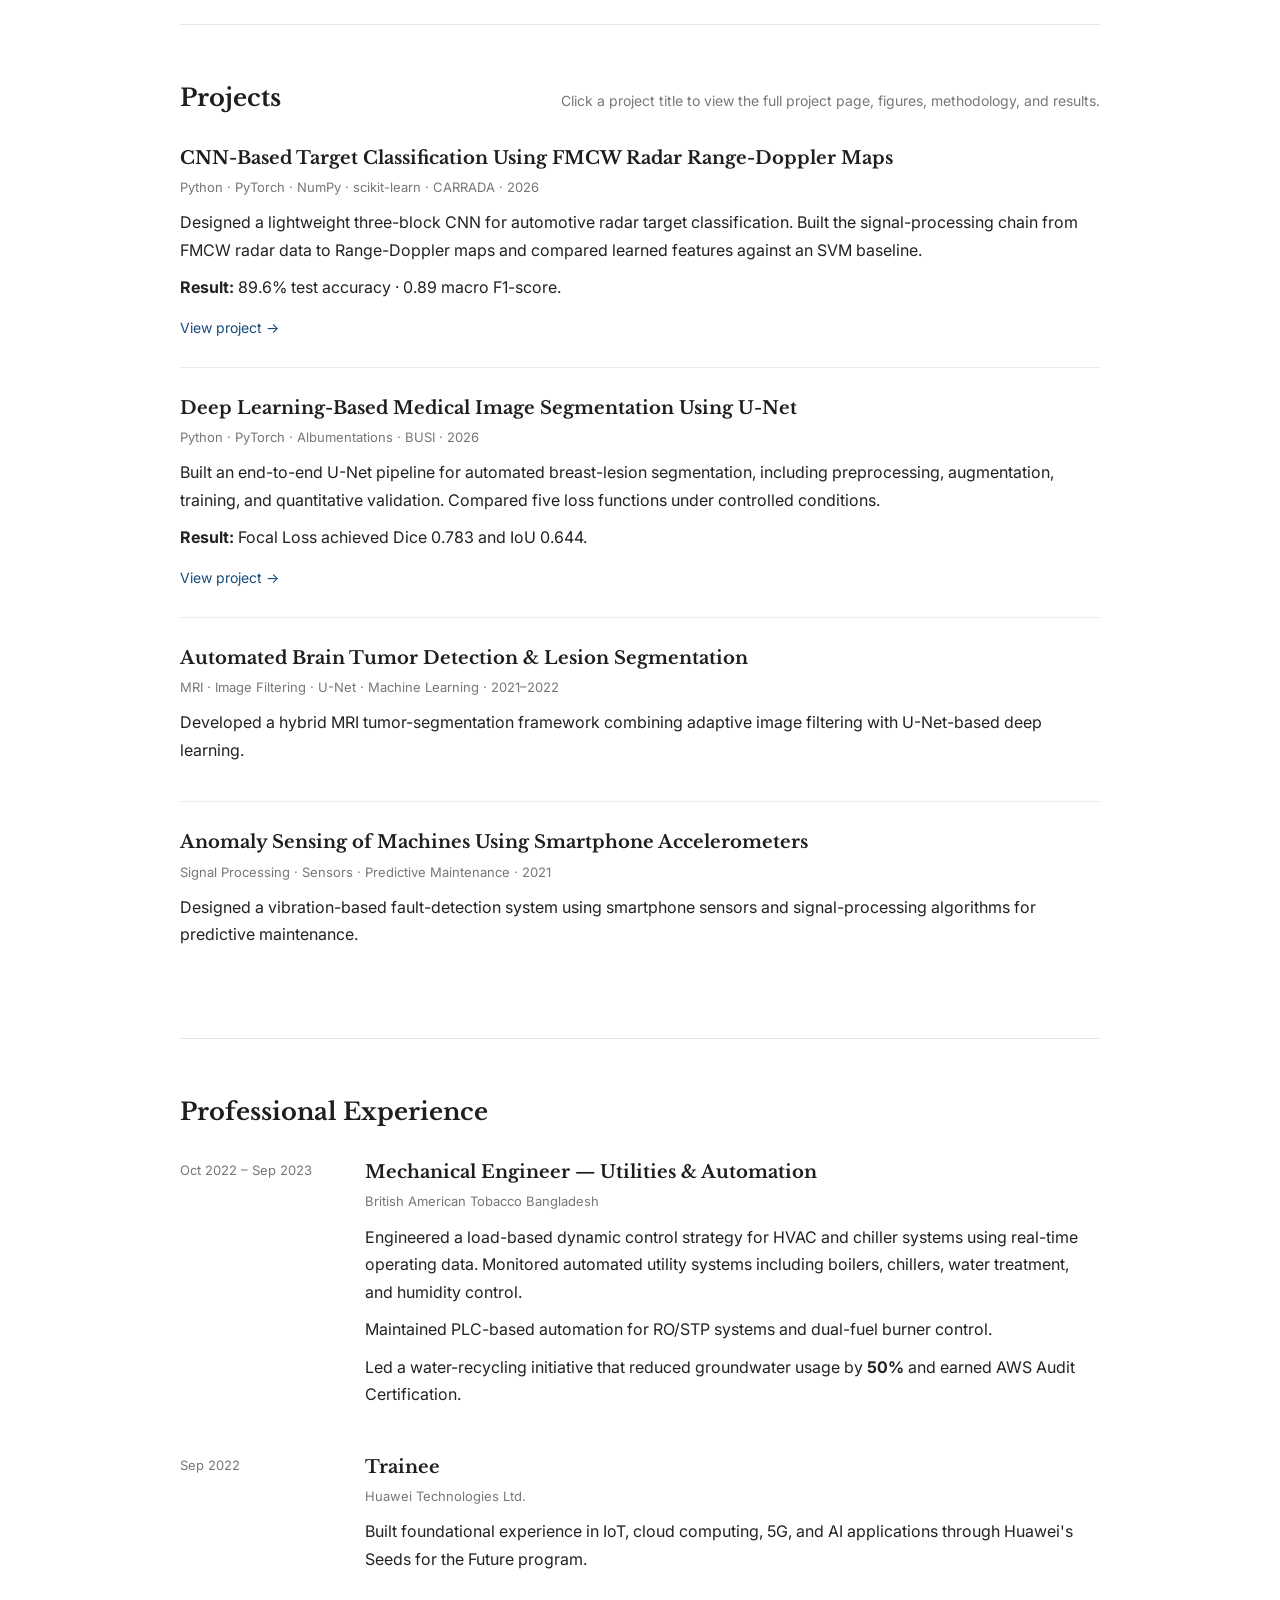
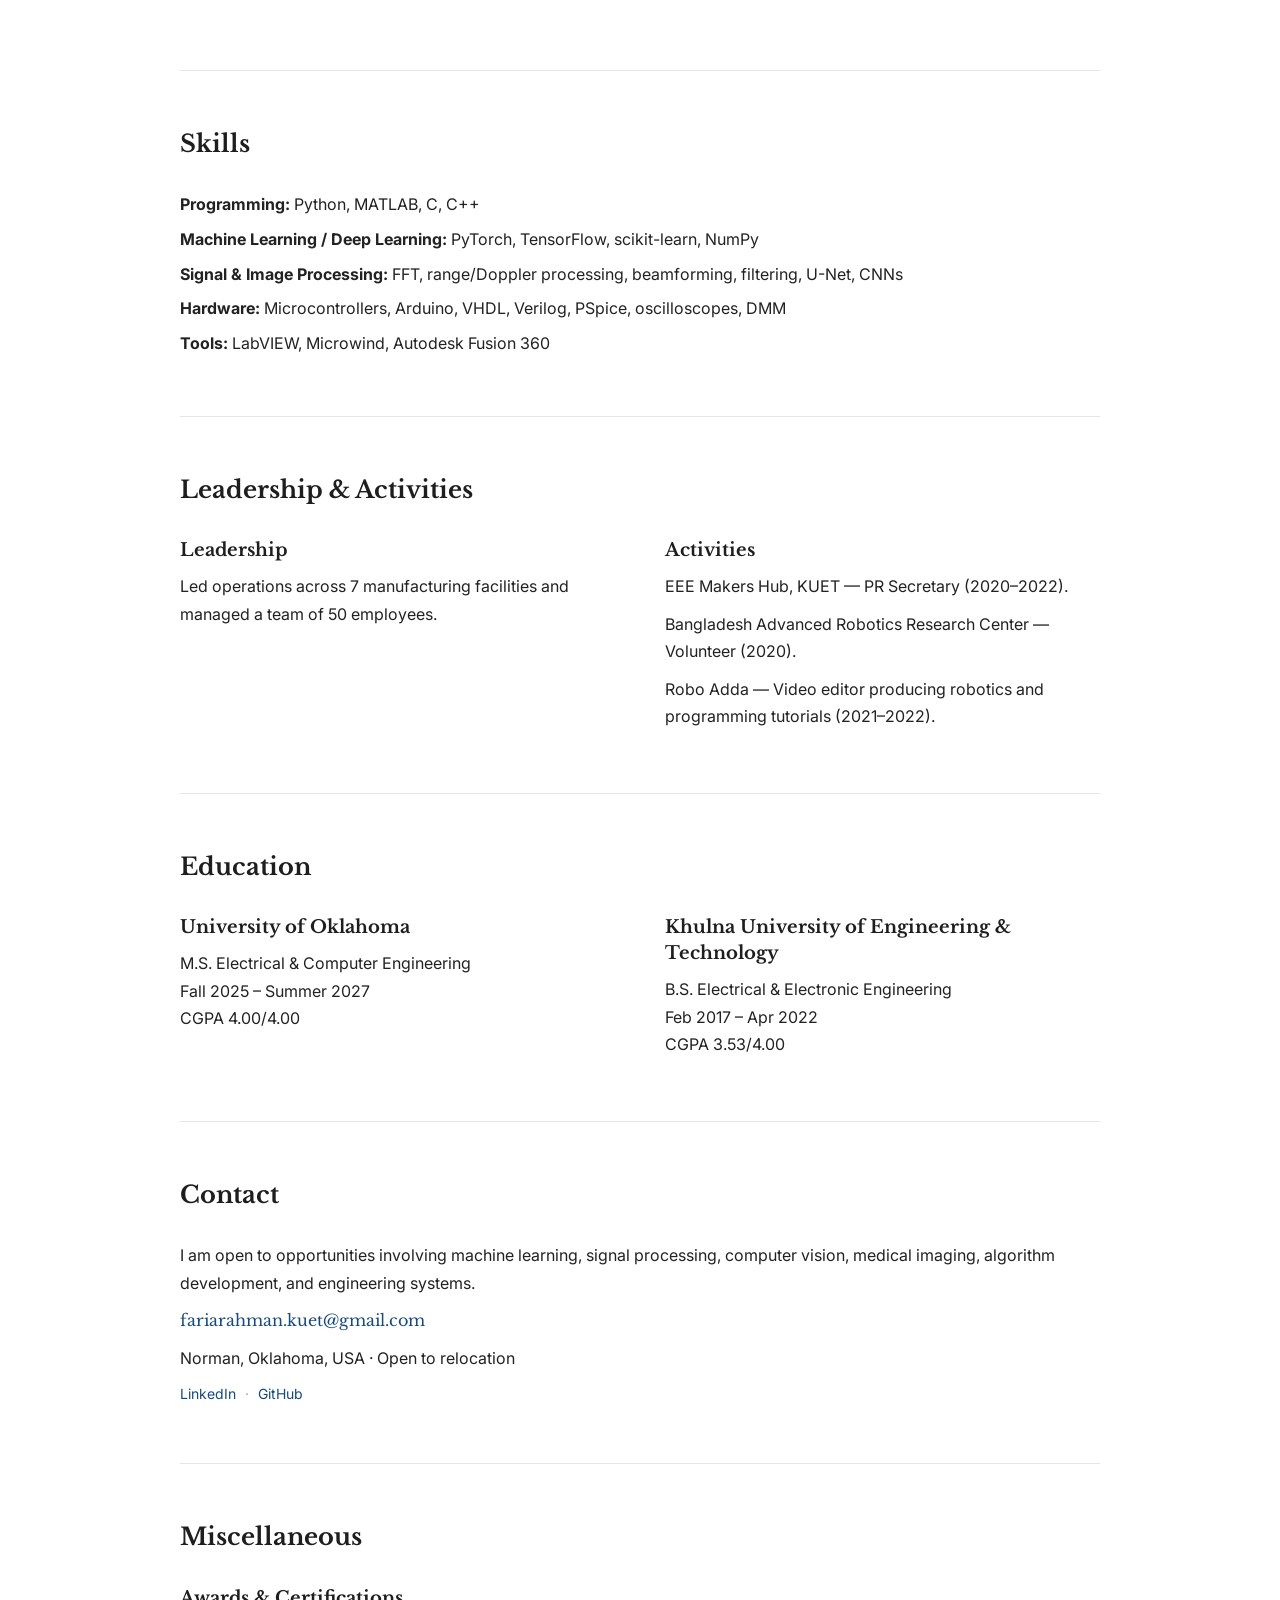
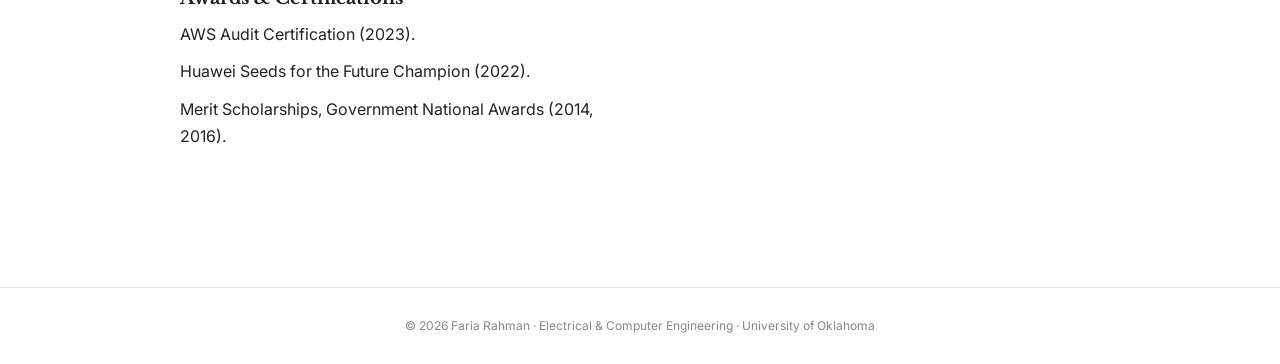
==== commit eb0fca65: "Update research section and remove availability Removed availability section and updated research ex" ====
--- a/index.html
+++ b/index.html
@@ -48,16 +48,27 @@
     <p>I am a graduate student in Electrical and Computer Engineering at the University of Oklahoma. My interests lie at the intersection of <strong>machine learning, signal processing, image processing, and biomedical imaging</strong>, with experience spanning computational algorithms and experimental hardware.</p>
     <p>My graduate research focused on ultrasound imaging, including acoustic structured illumination, phase retrieval, coded excitation, beamforming, hydrophone-based measurements, and hardware validation. I also work on machine-learning approaches for radar and medical-image analysis.</p>
     <p>Before graduate school, I worked in industrial automation and utilities, with experience in automated systems, PLC-based control, energy optimization, and large-scale operations.</p>
-    <p class="availability"><strong>Seeking:</strong> Spring/Summer 2027 internships and full-time opportunities beginning 2027 in machine learning, computer vision, signal processing, image processing, and algorithm development.</p>
-  </div>
+    
 </section>
 
 <section id="research">
 <div class="section-title"><h2>Research</h2><p>Physical-system modeling combined with data-driven methods.</p></div>
 <article class="item">
-<h3>Ultrasound Imaging &amp; Acoustic Structured Illumination</h3>
-<div class="meta">University of Oklahoma · Graduate Research</div>
-<p>Developed multi-beam Acoustic Structured Illumination patterns using Gerchberg–Saxton and STAR phase-retrieval algorithms. Evaluated beamforming and imaging performance through simulation and hardware experiments.</p>
+<h3>Ultrasound Imaging </h3>
+<div class="meta">University of Oklahoma · Research Experience</div>
+<article class="item research-card" style="display: flex; gap: 1rem; align-items: flex-start;">
+  <img src="your-image.png" alt="Acoustic Structured Illumination" style="width: 120px; height: 120px; object-fit: cover; border-radius: 8px; flex-shrink: 0;">
+  <div>
+    <h3>
+      <a href="research/asi-patterns.html" style="color: #0066cc; text-decoration: none;">
+        Multi-Beam Acoustic Structured Illumination via Gerchberg–Saxton Algorithm
+      </a>
+    </h3>
+    <div class="meta">University of Oklahoma · Graduate Research</div>
+    <p>Implemented and evaluated multi-beam Acoustic Structured Illumination patterns using Gerchberg–Saxton and STAR phase-retrieval algorithms. Evaluated beamforming and imaging performance through simulation and hardware experiments.</p>
+  </div>
+</article>
+
 <p>Implemented Golay, Barker, and Hadamard coded-excitation approaches and integrated multi-angle plane-wave and super-resolution ultrasound workflows.</p>
 <p>Developed a hydrophone-based laboratory setup for measuring and characterizing ultrasound pressure fields and validating acoustic beam profiles.</p>
 </article>
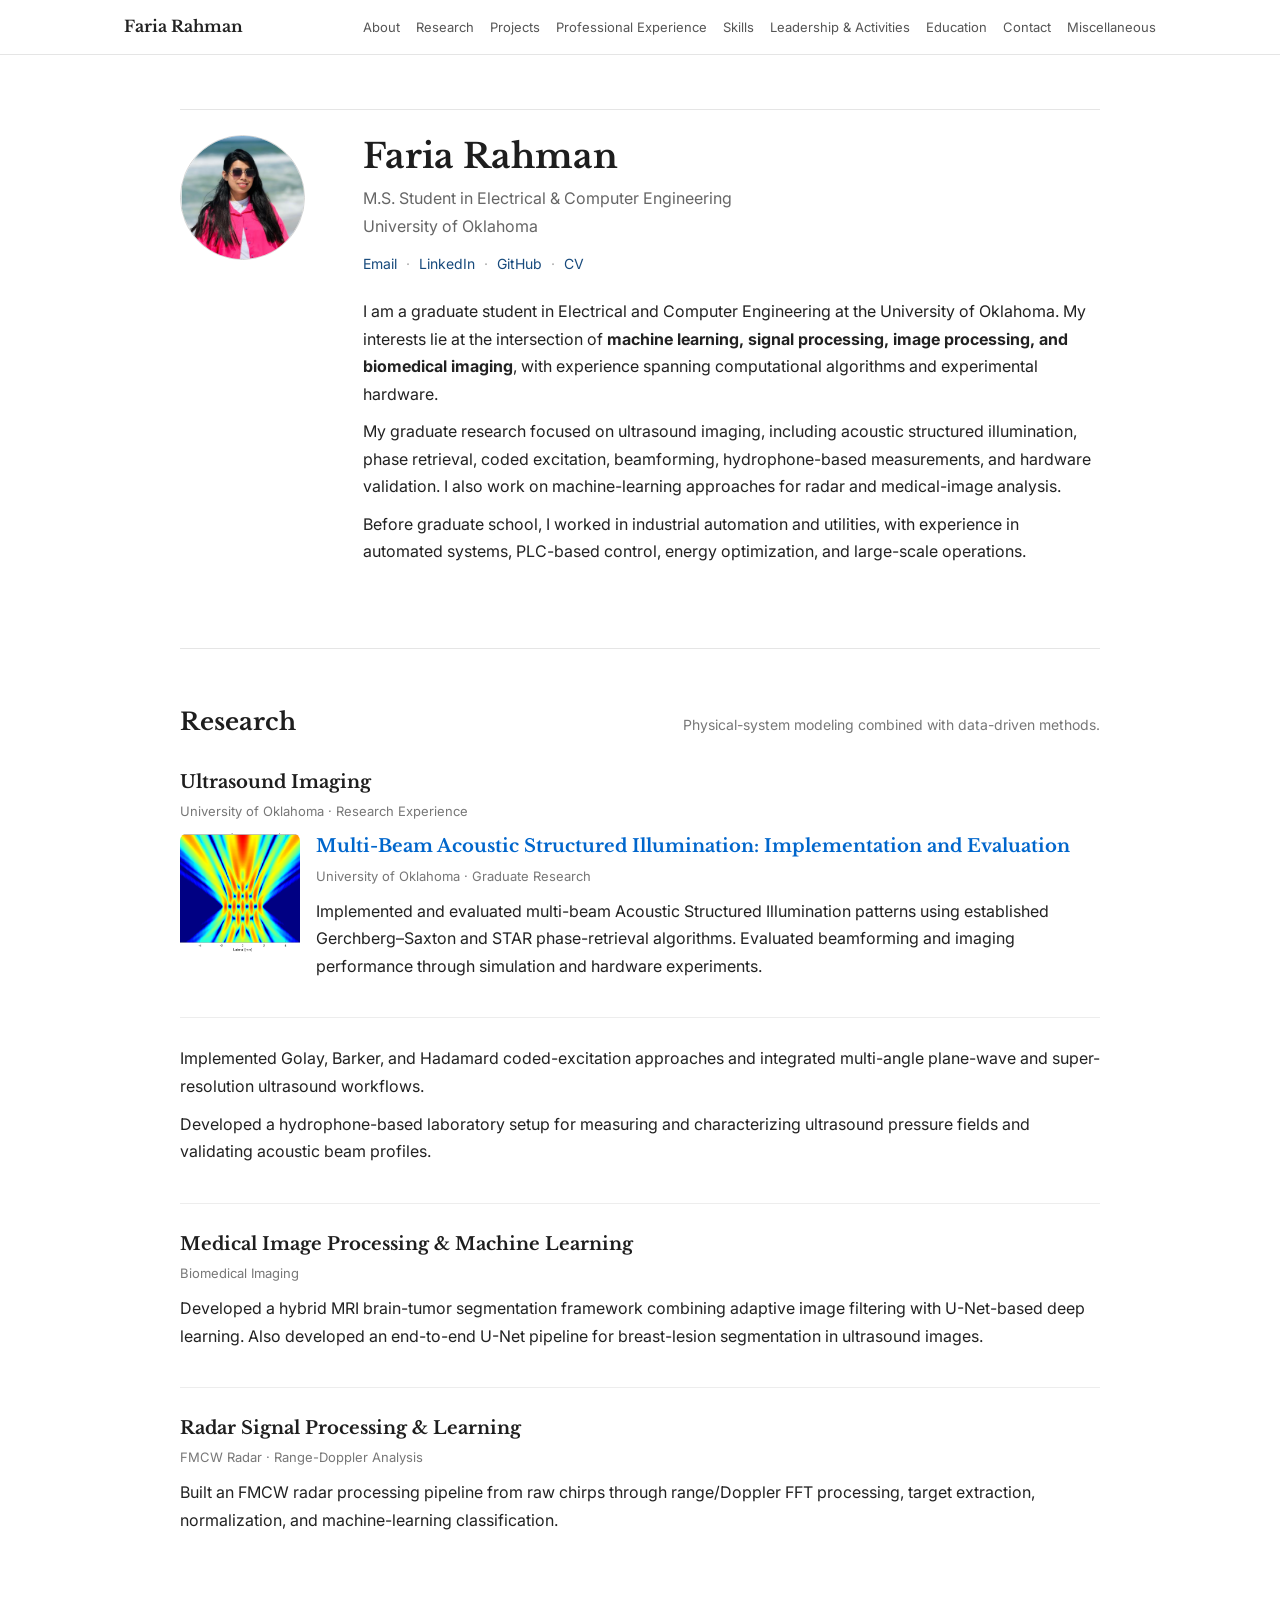
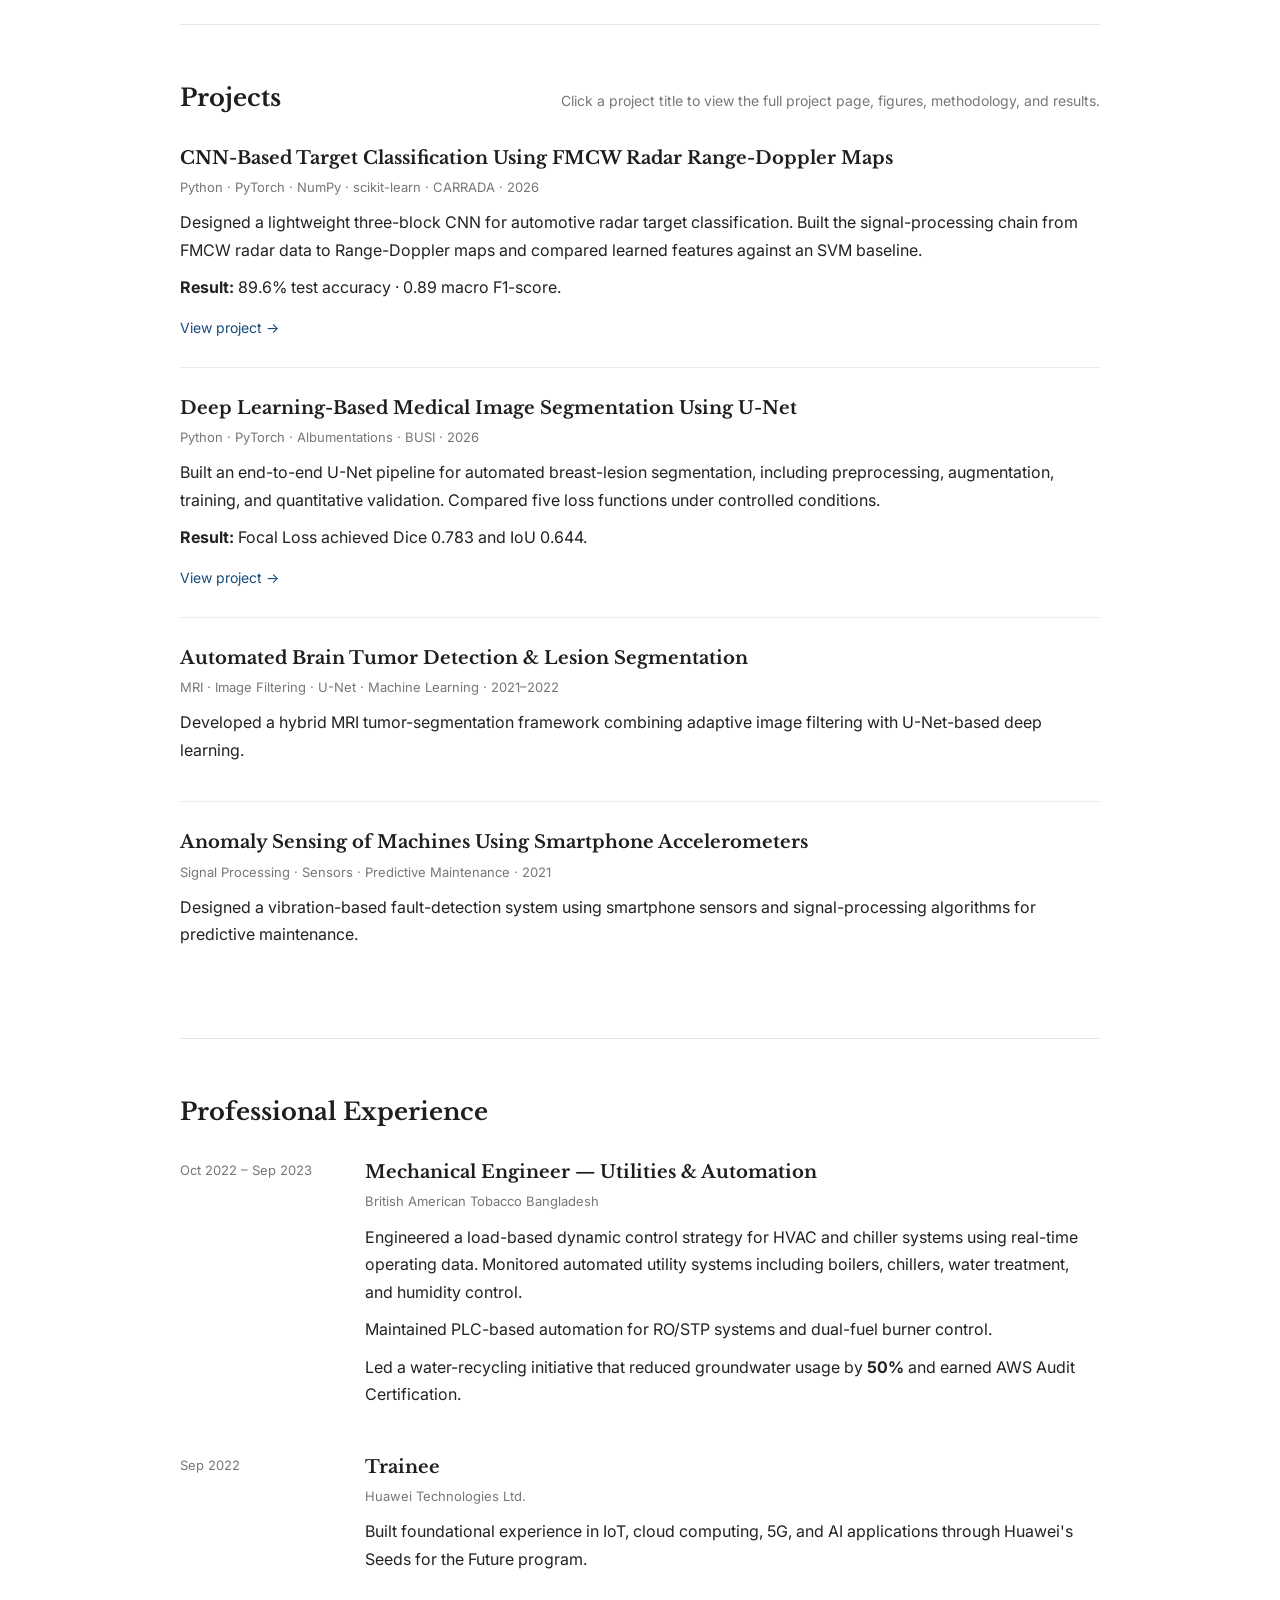
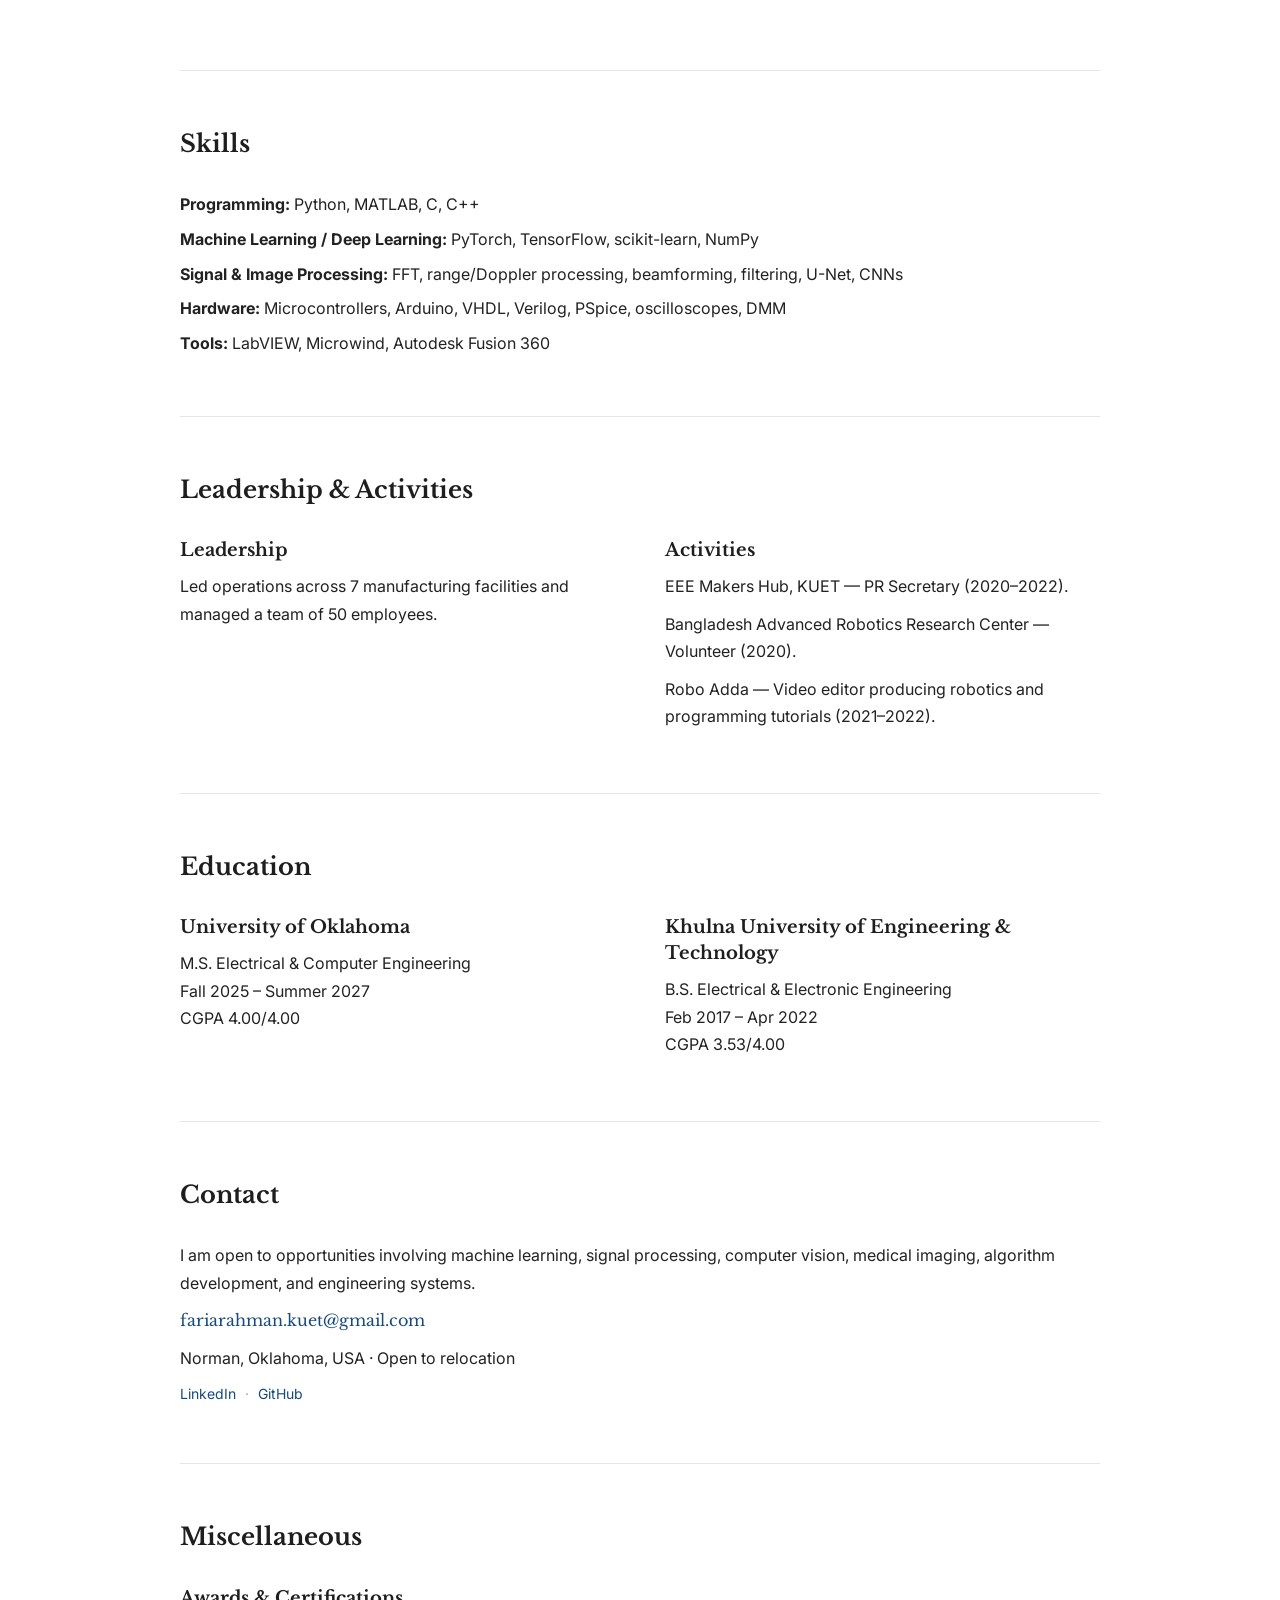
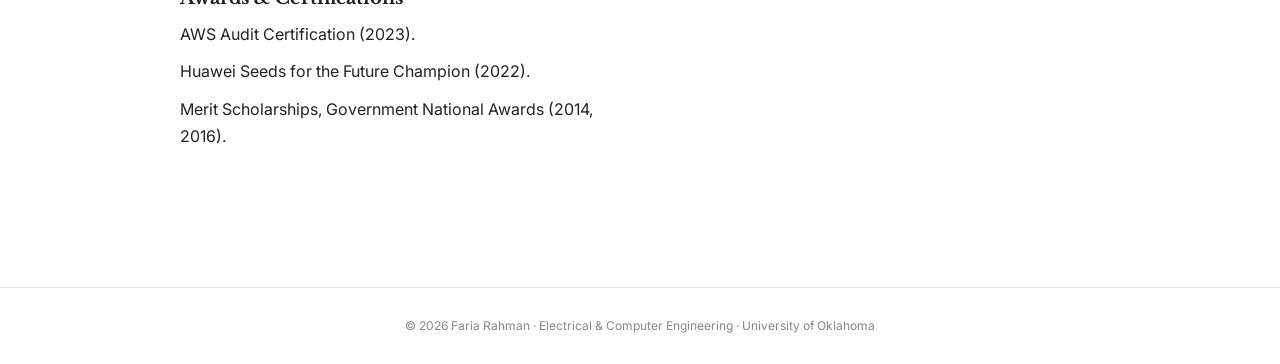
==== commit 4a0000e4: "Update image and project details in index.html Updated image source and modified project title and d" ====
--- a/index.html
+++ b/index.html
@@ -57,15 +57,15 @@
 <h3>Ultrasound Imaging </h3>
 <div class="meta">University of Oklahoma · Research Experience</div>
 <article class="item research-card" style="display: flex; gap: 1rem; align-items: flex-start;">
-  <img src="your-image.png" alt="Acoustic Structured Illumination" style="width: 120px; height: 120px; object-fit: cover; border-radius: 8px; flex-shrink: 0;">
+  <img src="TXPD_DeltaD_0.80mm.png" alt="Acoustic Structured Illumination" style="width: 120px; height: 120px; object-fit: cover; border-radius: 8px; flex-shrink: 0;">
   <div>
     <h3>
       <a href="research/asi-patterns.html" style="color: #0066cc; text-decoration: none;">
-        Multi-Beam Acoustic Structured Illumination via Gerchberg–Saxton Algorithm
+        Multi-Beam Acoustic Structured Illumination: Implementation and Evaluation
       </a>
     </h3>
     <div class="meta">University of Oklahoma · Graduate Research</div>
-    <p>Implemented and evaluated multi-beam Acoustic Structured Illumination patterns using Gerchberg–Saxton and STAR phase-retrieval algorithms. Evaluated beamforming and imaging performance through simulation and hardware experiments.</p>
+    <p>Implemented and evaluated multi-beam Acoustic Structured Illumination patterns using established Gerchberg–Saxton and STAR phase-retrieval algorithms. Evaluated beamforming and imaging performance through simulation and hardware experiments.</p>
   </div>
 </article>
 
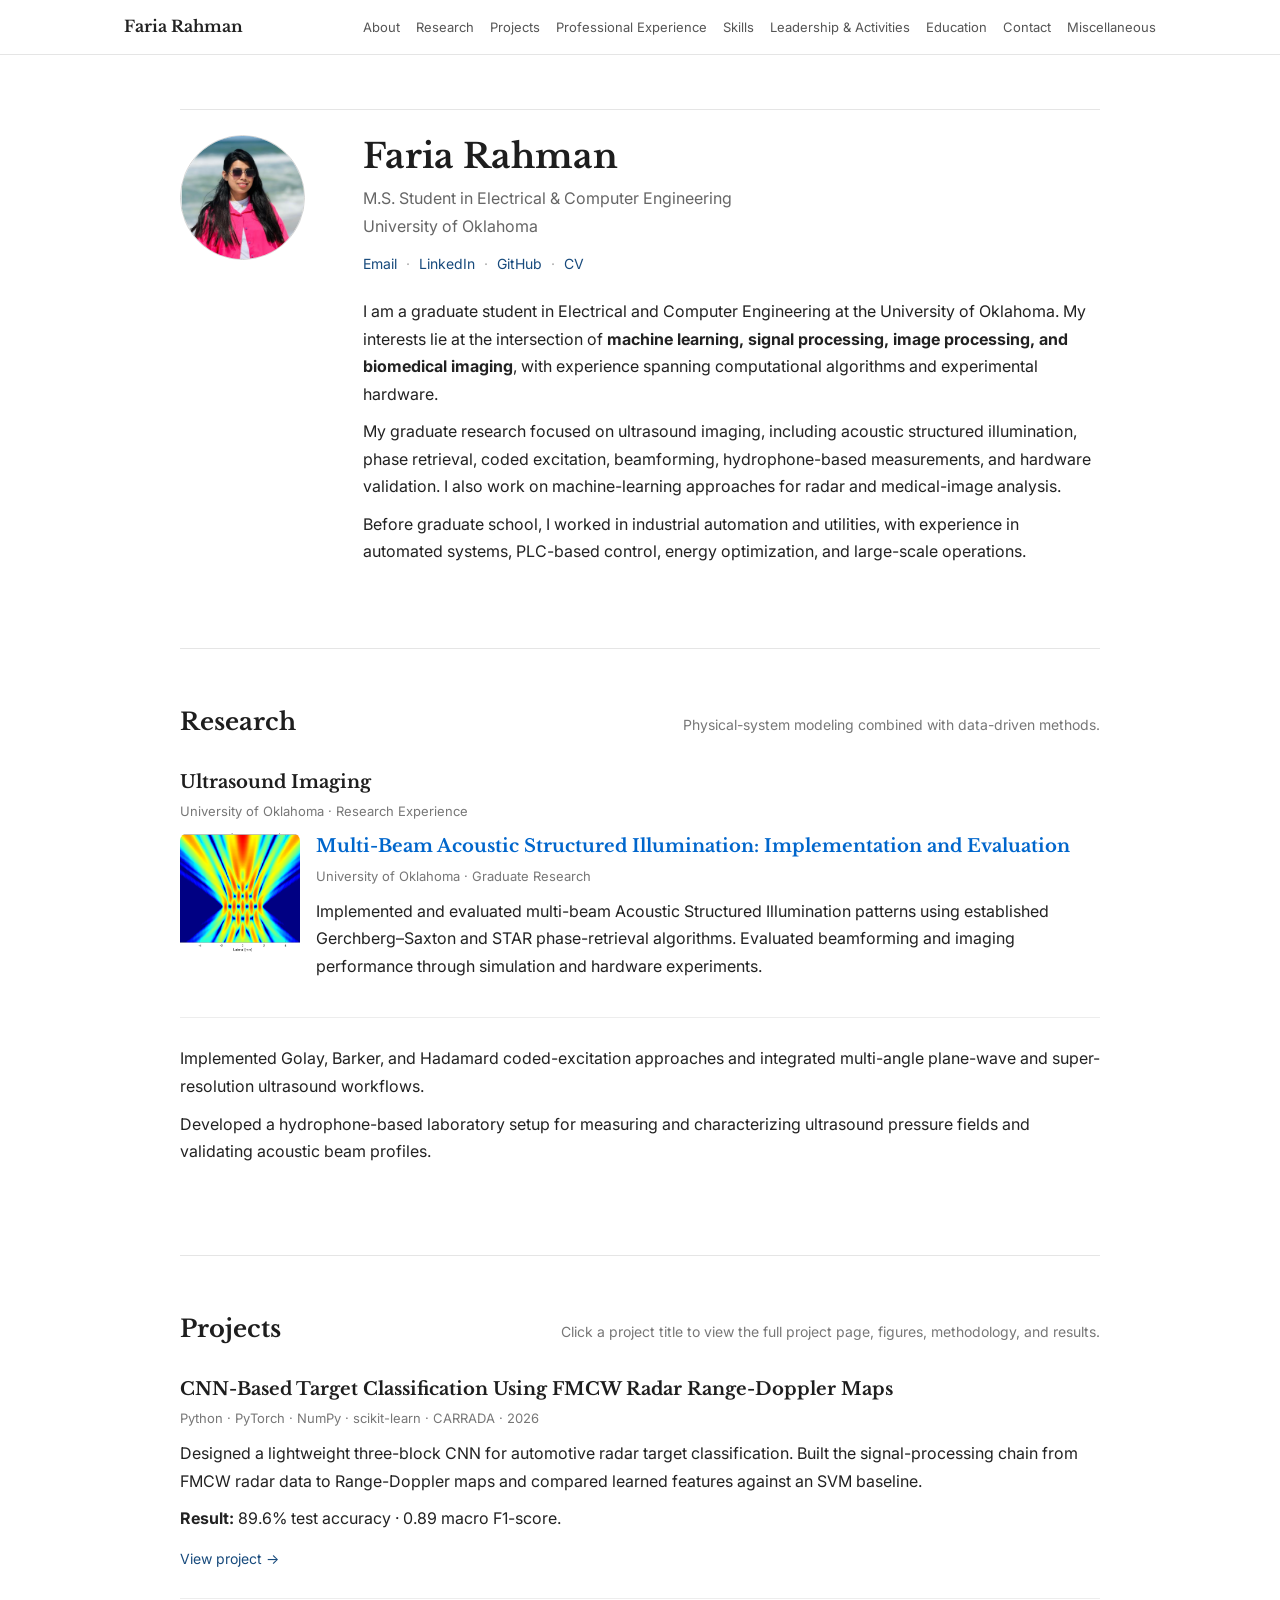
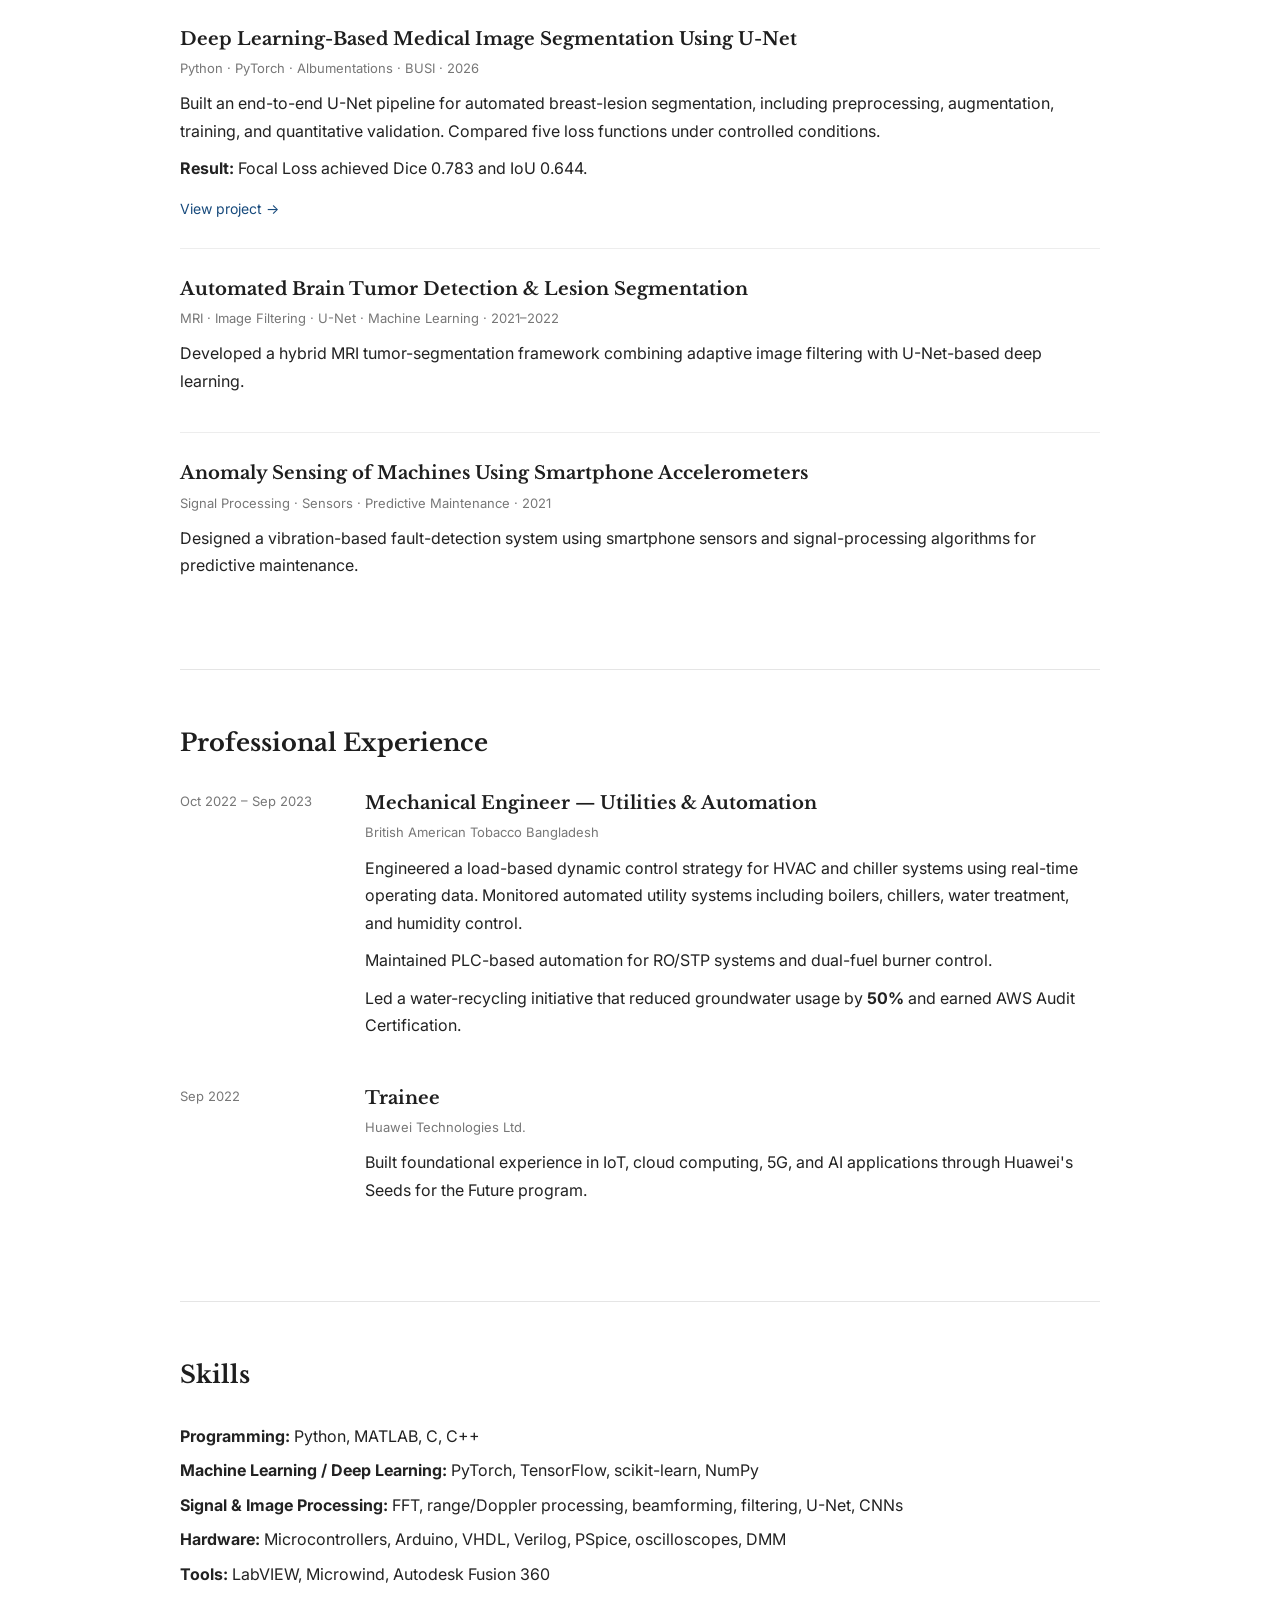
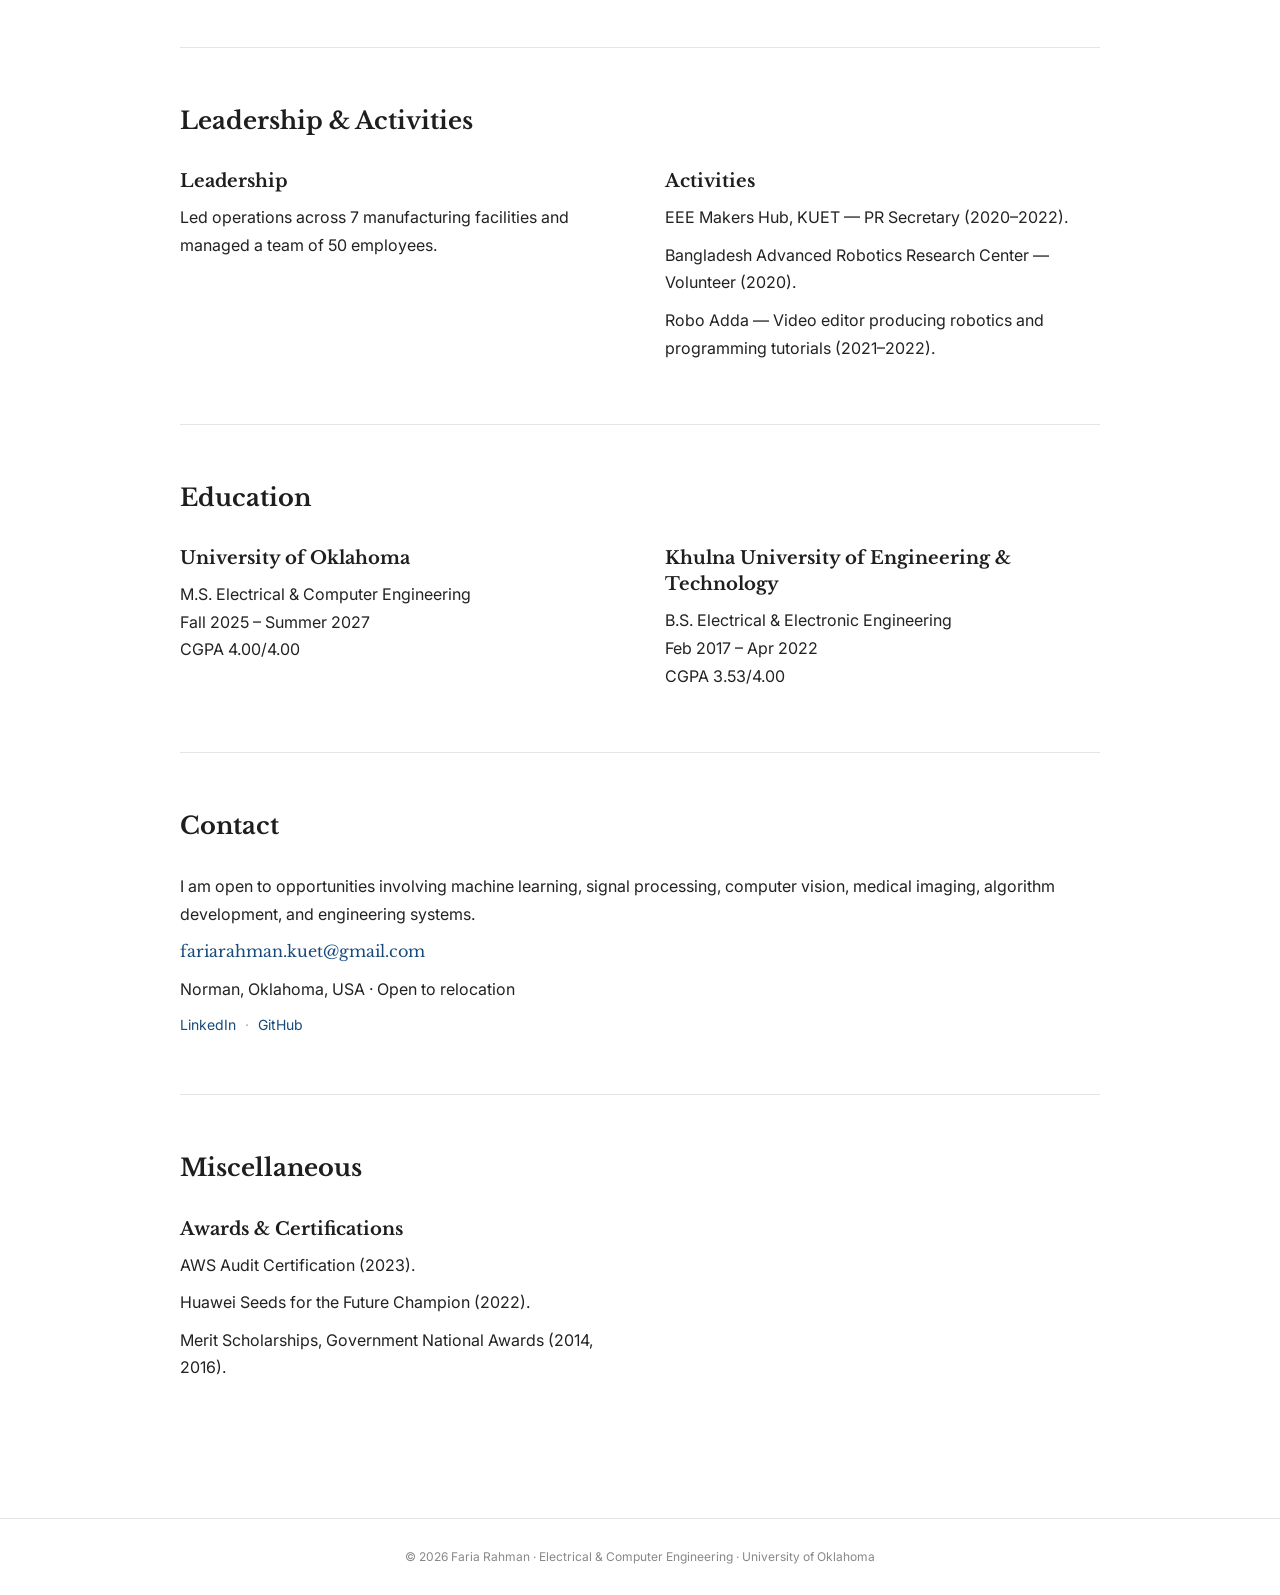
==== commit 490f67b2: "Remove sections on Medical Imaging and Radar Processing Removed articles related to Medical Image Pr" ====
--- a/index.html
+++ b/index.html
@@ -71,16 +71,6 @@
 
 <p>Implemented Golay, Barker, and Hadamard coded-excitation approaches and integrated multi-angle plane-wave and super-resolution ultrasound workflows.</p>
 <p>Developed a hydrophone-based laboratory setup for measuring and characterizing ultrasound pressure fields and validating acoustic beam profiles.</p>
-</article>
-<article class="item">
-<h3>Medical Image Processing &amp; Machine Learning</h3>
-<div class="meta">Biomedical Imaging</div>
-<p>Developed a hybrid MRI brain-tumor segmentation framework combining adaptive image filtering with U-Net-based deep learning. Also developed an end-to-end U-Net pipeline for breast-lesion segmentation in ultrasound images.</p>
-</article>
-<article class="item">
-<h3>Radar Signal Processing &amp; Learning</h3>
-<div class="meta">FMCW Radar · Range-Doppler Analysis</div>
-<p>Built an FMCW radar processing pipeline from raw chirps through range/Doppler FFT processing, target extraction, normalization, and machine-learning classification.</p>
 </article>
 </section>
 
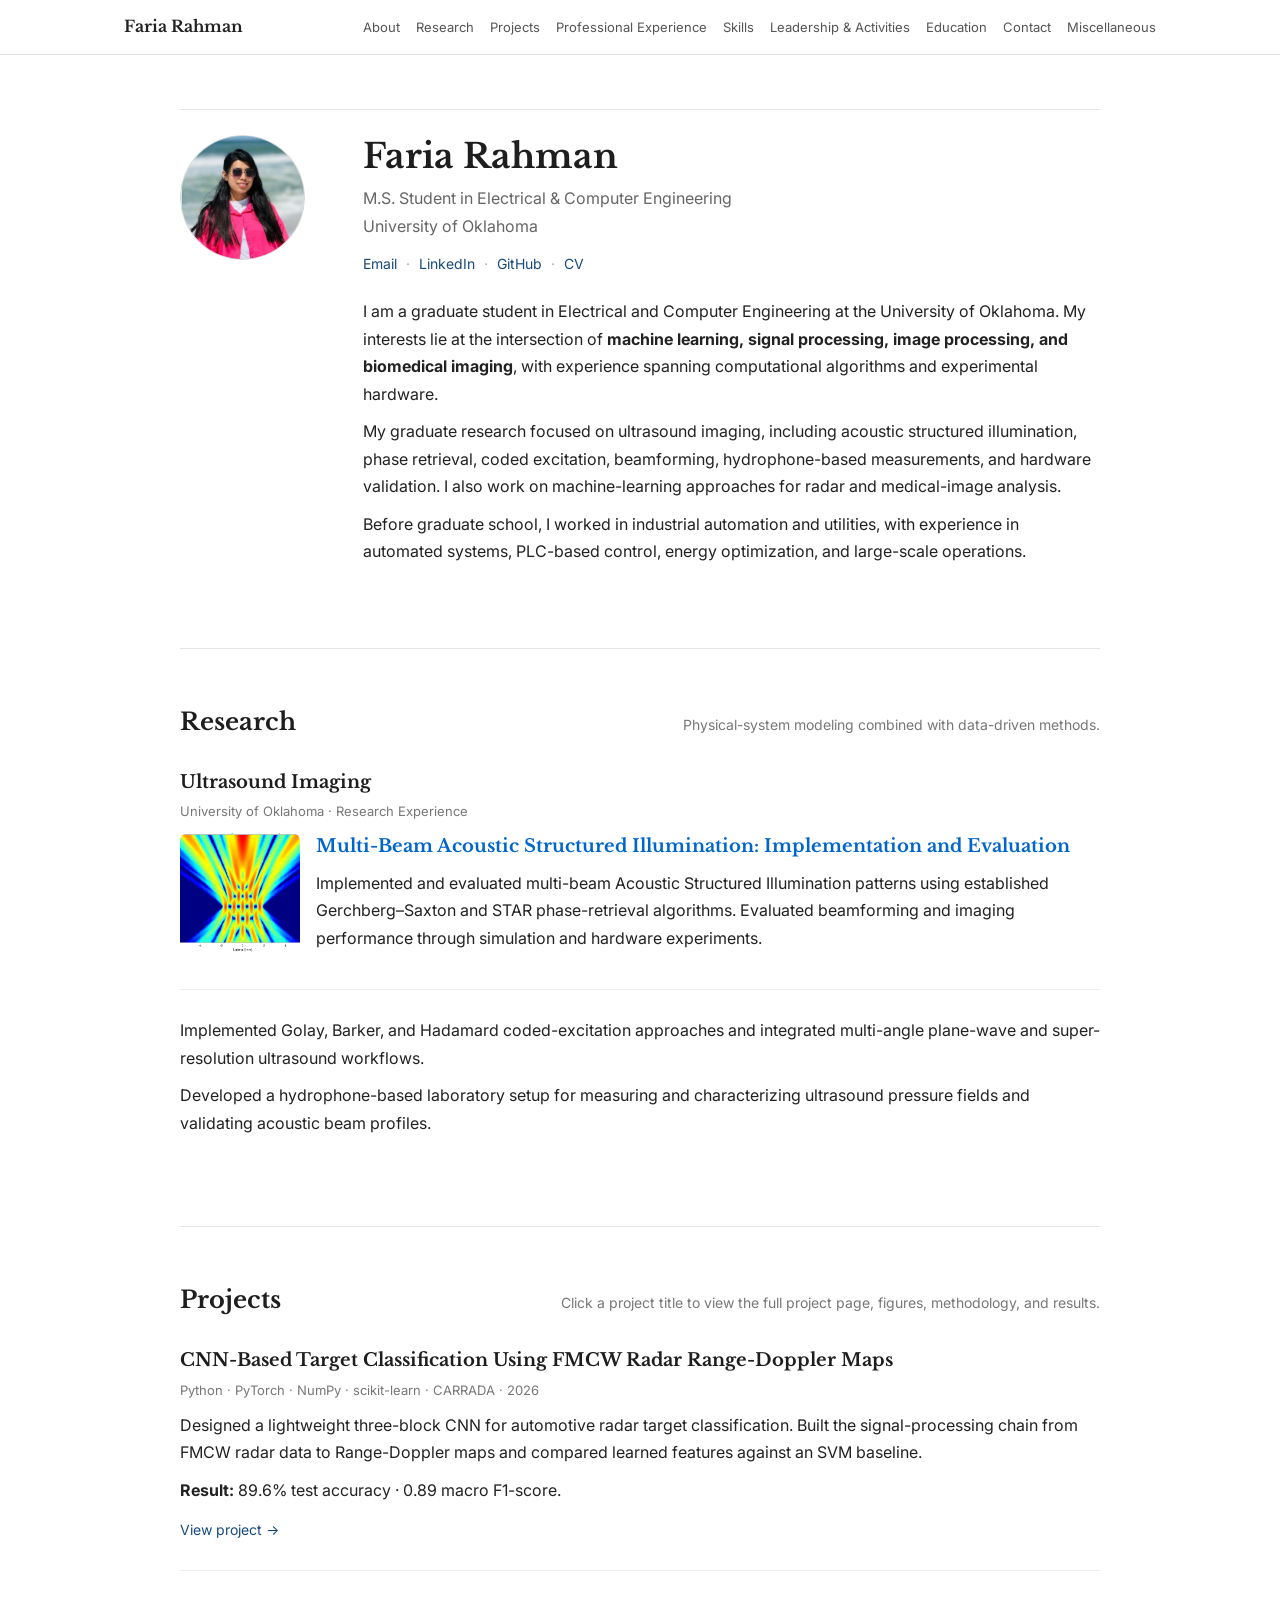
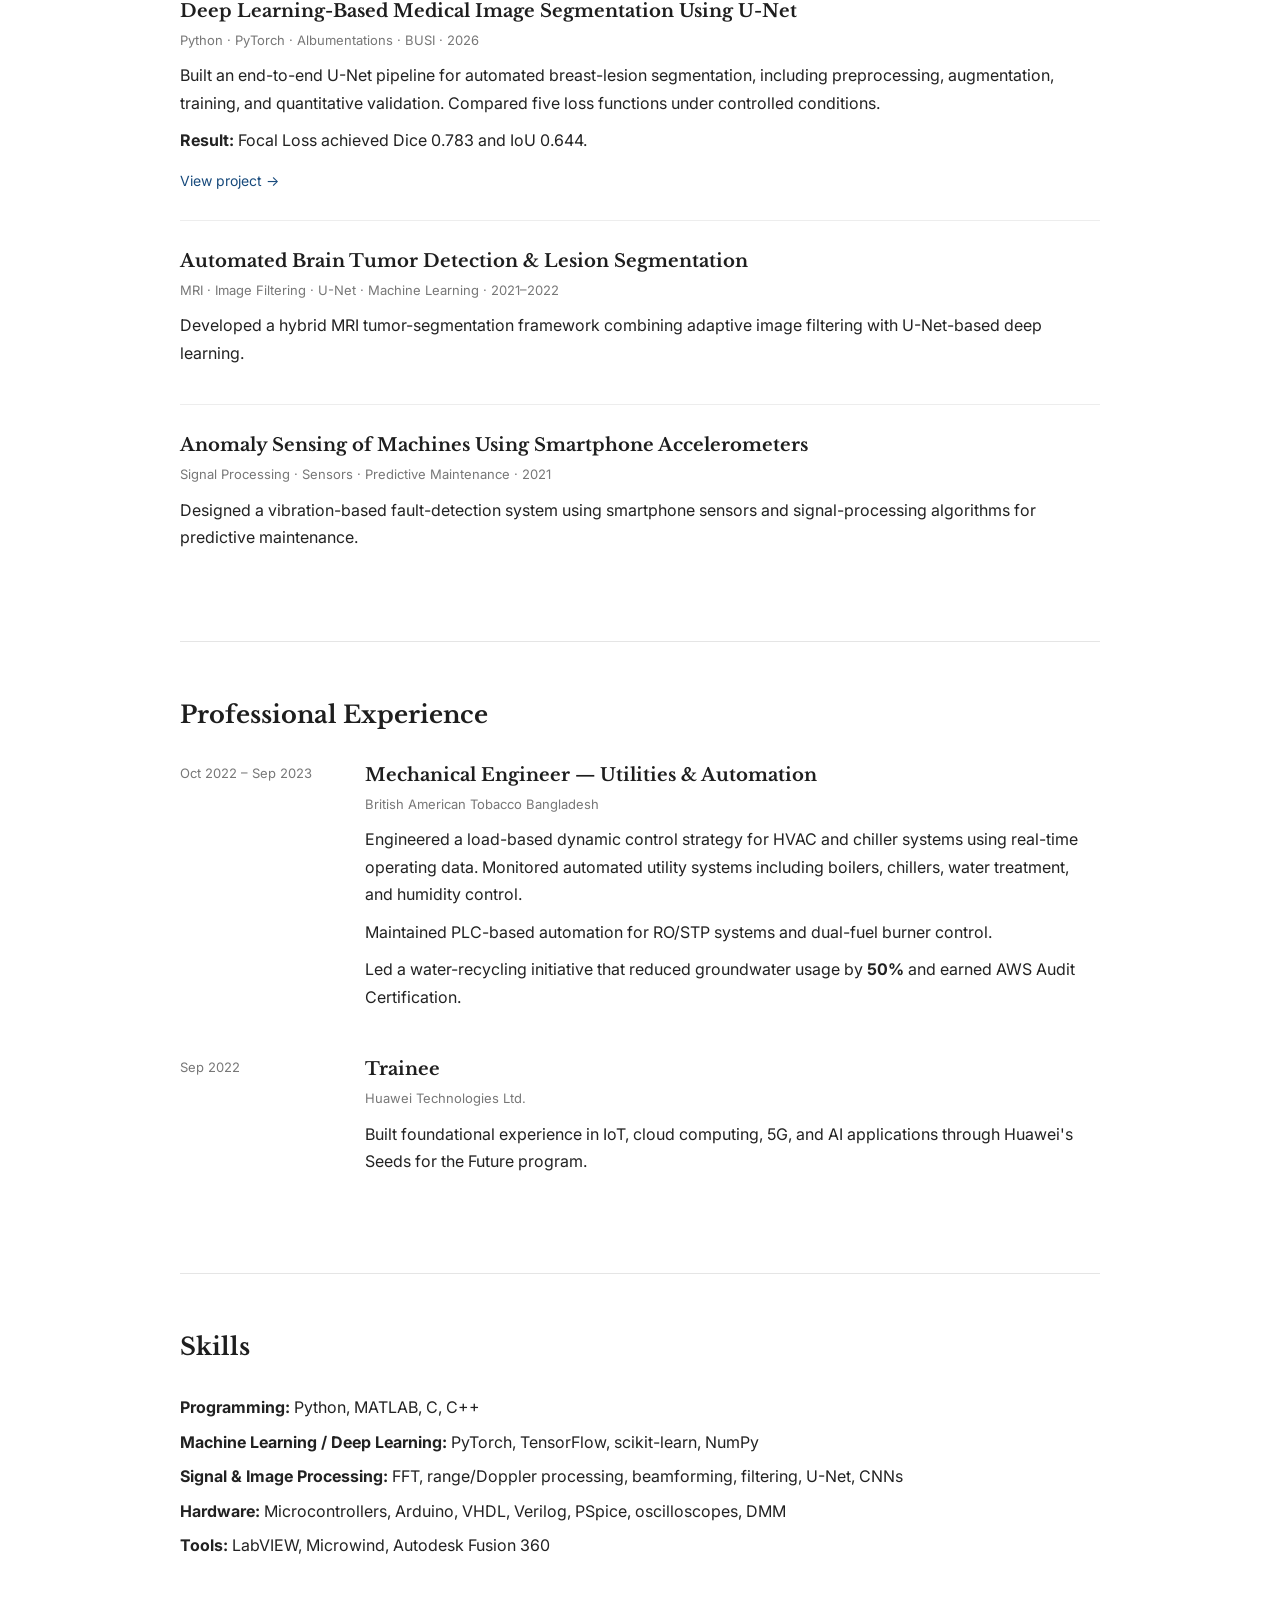
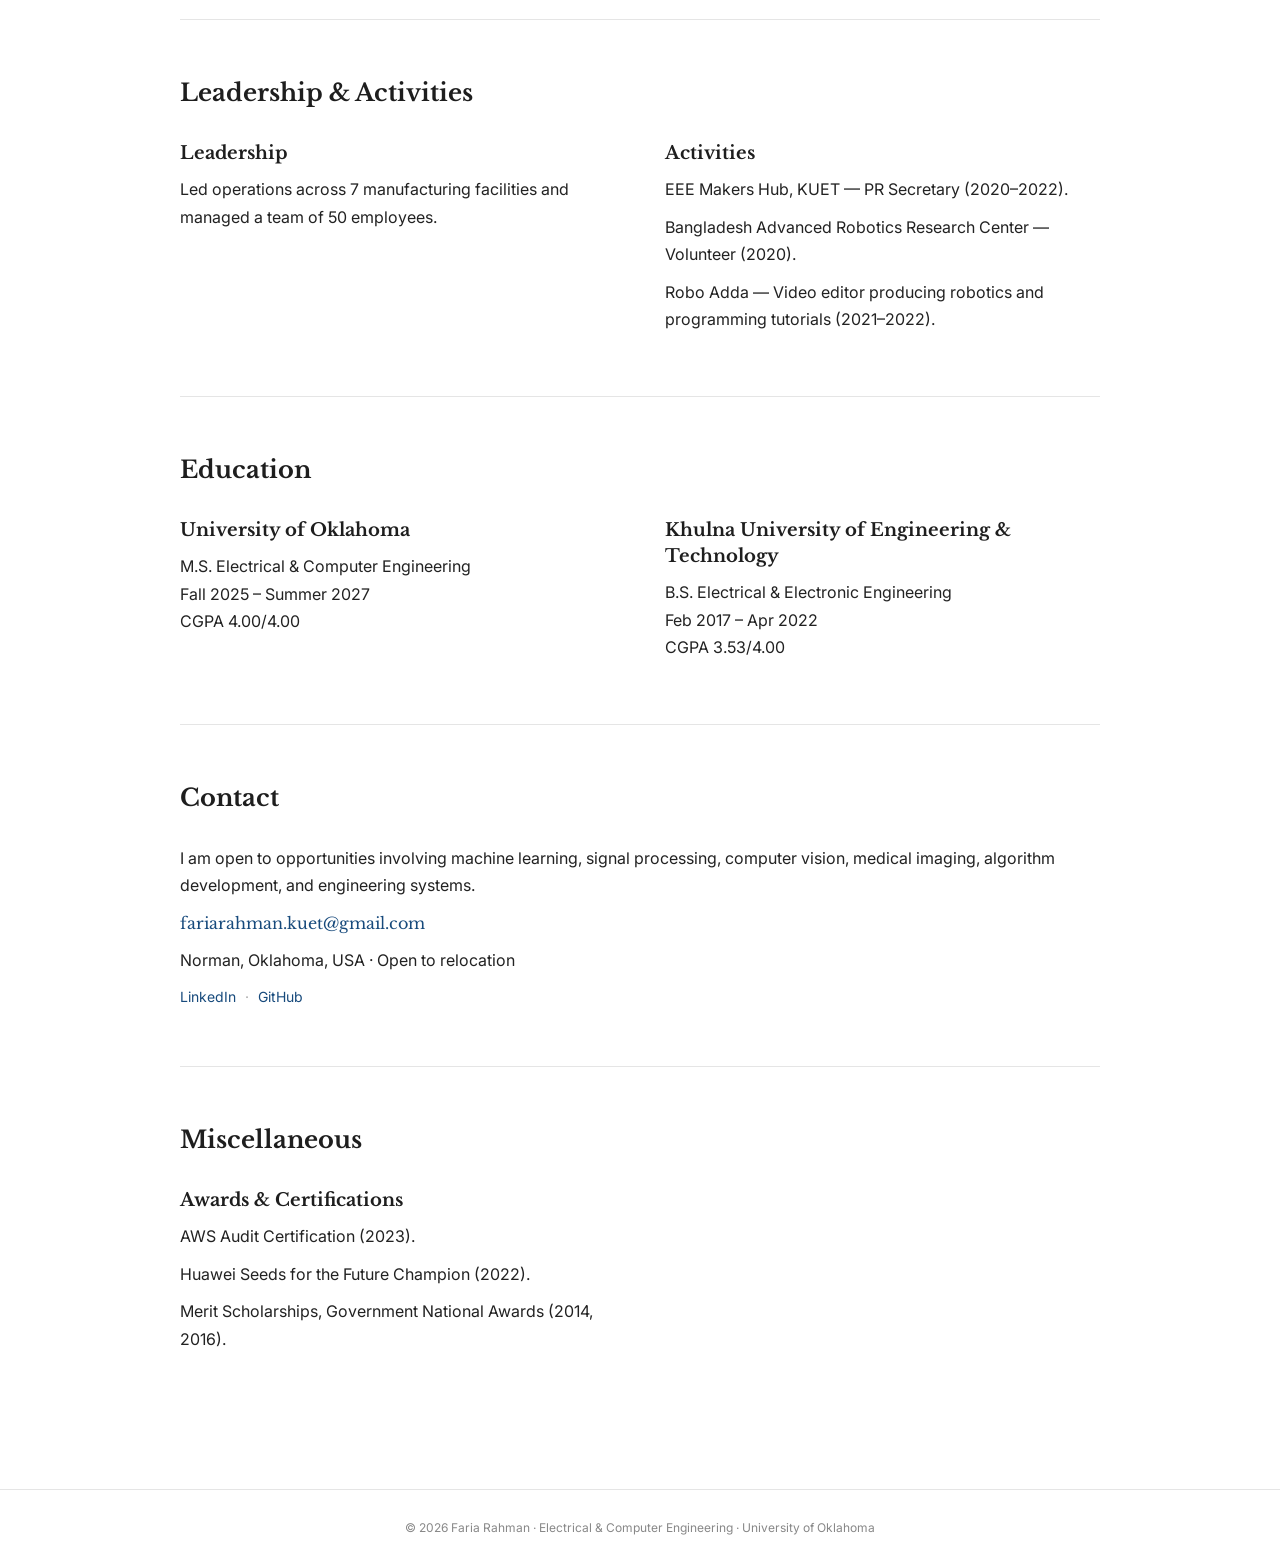
==== commit 7f279329: "Remove meta div from article in index.html Removed unnecessary meta information from the article sec" ====
--- a/index.html
+++ b/index.html
@@ -64,7 +64,7 @@
         Multi-Beam Acoustic Structured Illumination: Implementation and Evaluation
       </a>
     </h3>
-    <div class="meta">University of Oklahoma · Graduate Research</div>
+    
     <p>Implemented and evaluated multi-beam Acoustic Structured Illumination patterns using established Gerchberg–Saxton and STAR phase-retrieval algorithms. Evaluated beamforming and imaging performance through simulation and hardware experiments.</p>
   </div>
 </article>
